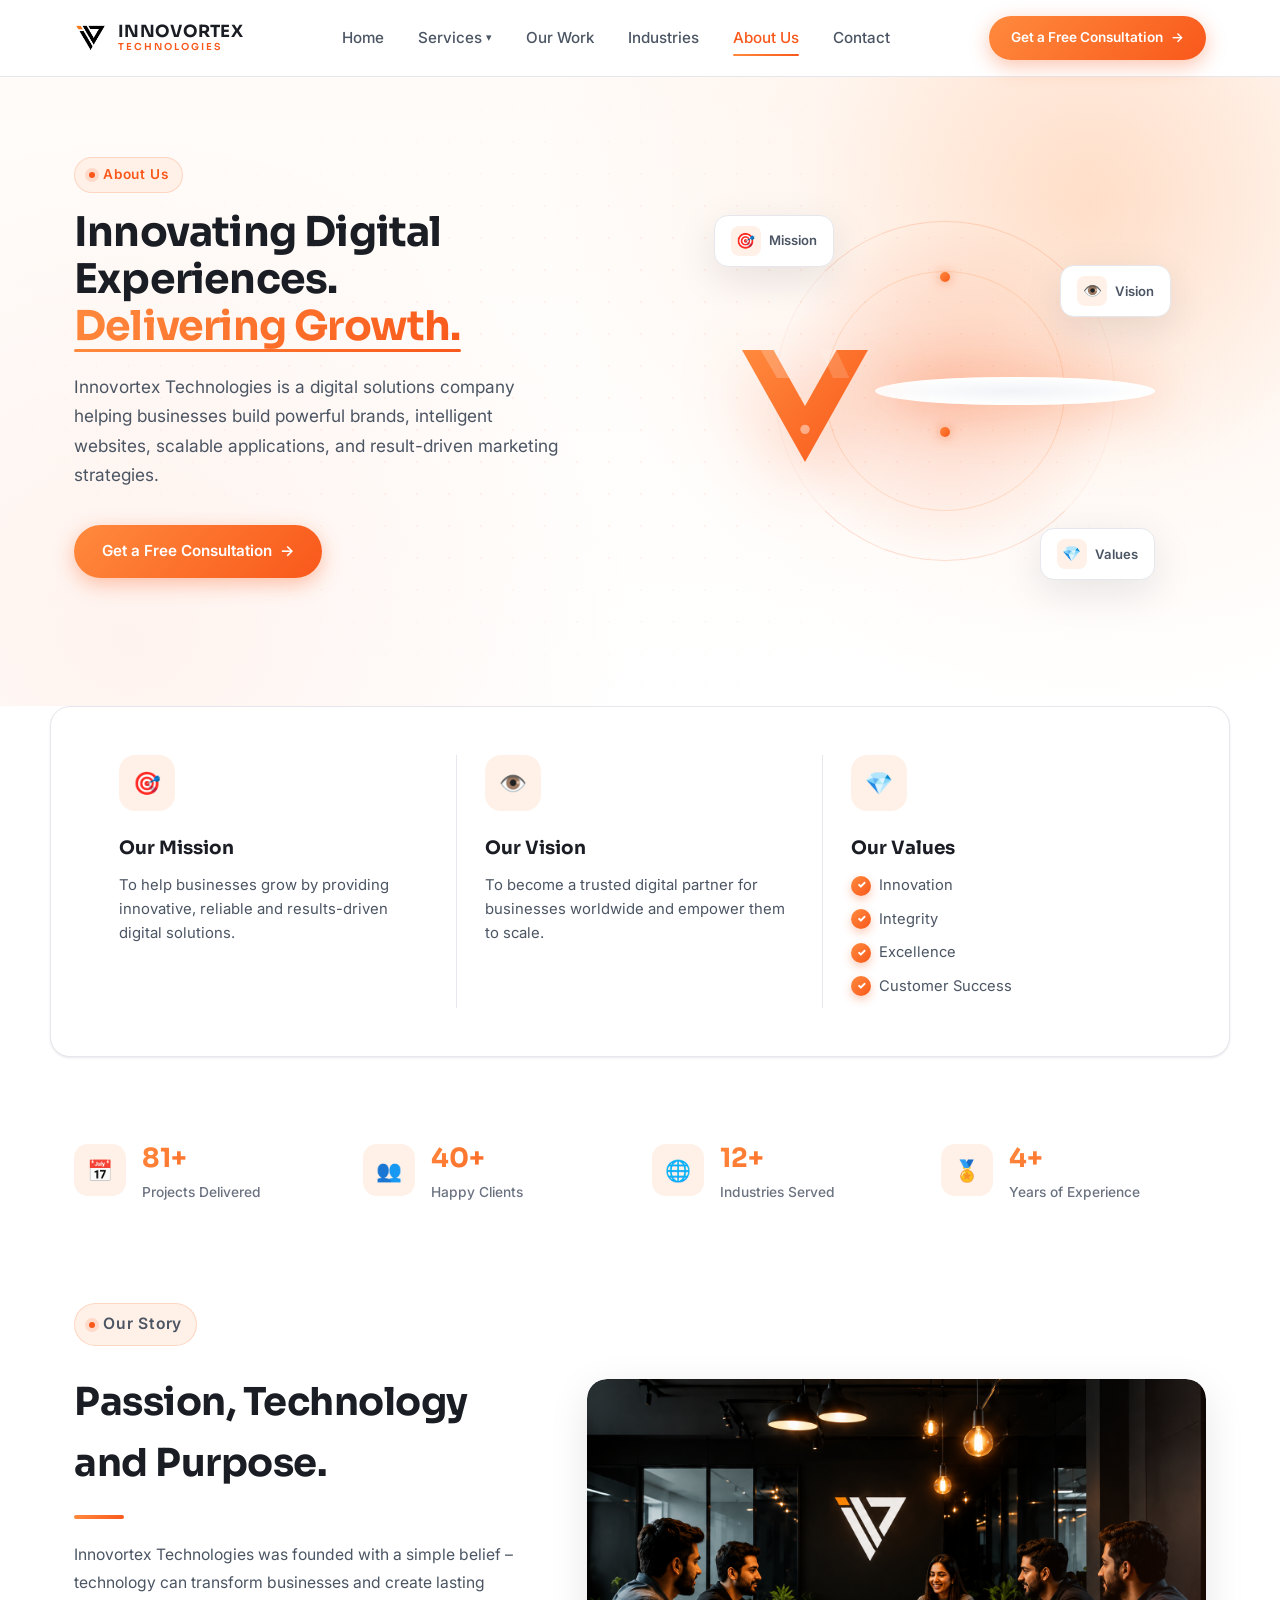
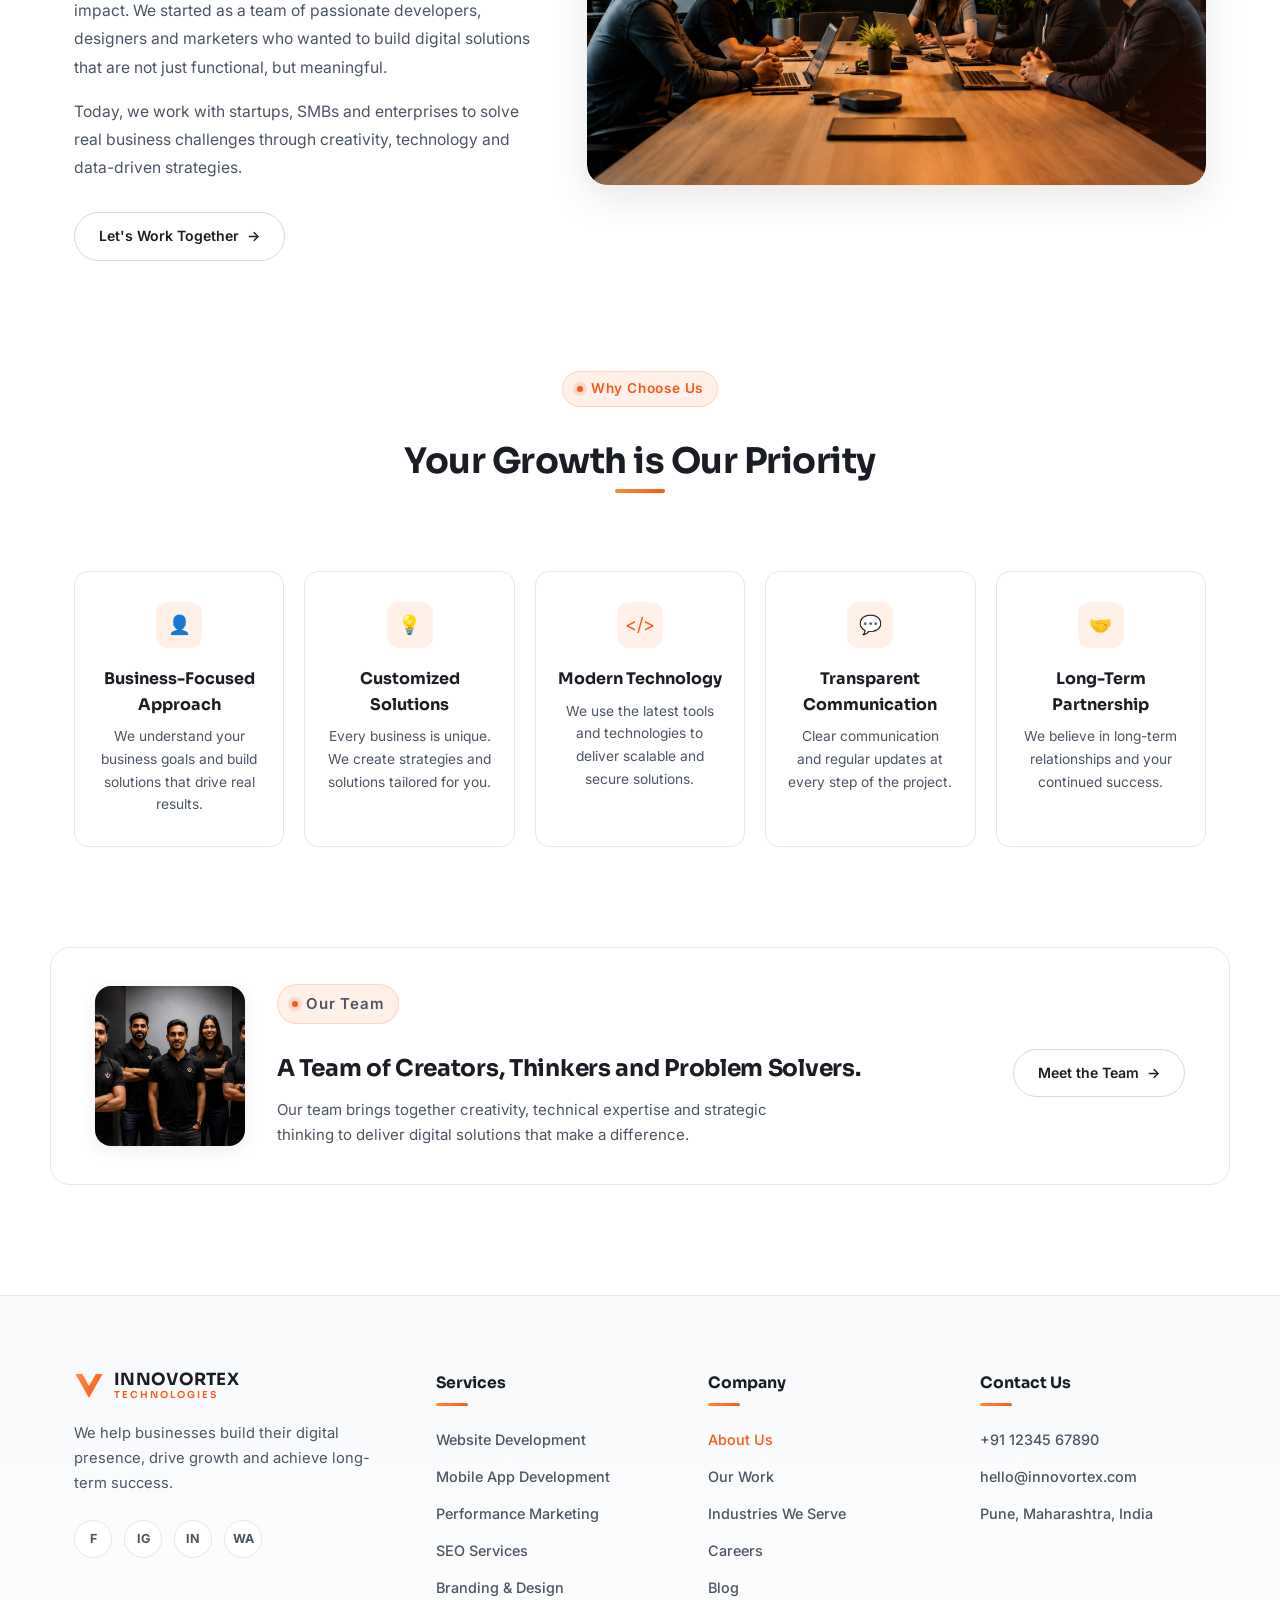
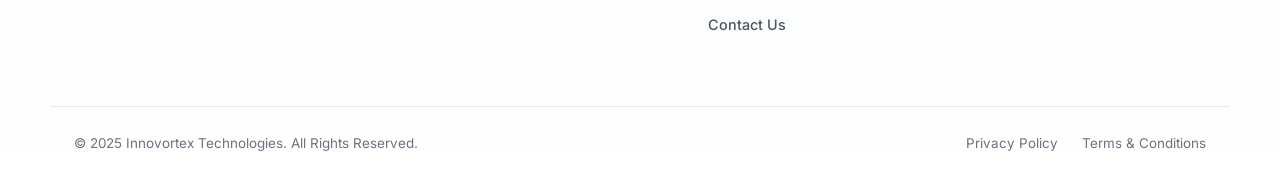
==== about.html @ 1e4e5bb0 "first commit" ====
<!DOCTYPE html>
<html lang="en">
<head>
<meta charset="UTF-8">
<meta name="viewport" content="width=device-width, initial-scale=1.0">
<title>About Us — Innovortex Technologies</title>
<link rel="preconnect" href="https://fonts.googleapis.com">
<link href="https://fonts.googleapis.com/css2?family=Sora:wght@400;500;600;700;800&family=Inter:wght@400;500;600&display=swap" rel="stylesheet">
<link rel="stylesheet" href="style.css">
</head>
<body>

<!-- ===== Header ===== -->
<header class="site-header" id="siteHeader">
  <div class="container header-inner">
    <a href="index.html" class="logo">
      <img src="assets/img/logo/logo.png" alt="Innovortex Technologies Logo" class="logo-img">
      <span class="logo-text">
        INNOVORTEX
        <small>TECHNOLOGIES</small>
      </span>
    </a>

    <nav class="main-nav" id="mainNav">
      <a href="index.html">Home</a>
      <div class="nav-dropdown">
        <a href="services.html">Services <span class="caret">▾</span></a>
        <div class="dropdown-panel">
          <a href="services.html#service-web">Website Design &amp; Development</a>
          <a href="services.html#service-app">Mobile App Development</a>
          <a href="services.html#service-marketing">Performance Marketing &amp; SEO</a>
          <a href="services.html#service-brand">Corporate Branding &amp; Design</a>
        </div>
      </div>
      <a href="work.html">Our Work</a>
      <a href="industries.html">Industries</a>
      <a href="about.html" class="active">About Us</a>
      <a href="contact.html">Contact</a>
    </nav>

    <a href="contact.html#form" class="btn btn-primary btn-nav">Get a Free Consultation <span class="arrow">→</span></a>

    <button class="nav-toggle" id="navToggle" aria-label="Toggle menu">
      <span></span><span></span><span></span>
    </button>
  </div>
</header>

<!-- ===== About Hero ===== -->
<section class="hero about-hero" id="about-top">
  <div class="hero-glow"></div>
  <div class="container hero-inner">
    <div class="hero-copy">
      <p class="eyebrow reveal">About Us</p>
      <h1 class="reveal">Innovating Digital Experiences.<br><span class="accent-text">Delivering Growth.</span></h1>
      <p class="hero-sub reveal">Innovortex Technologies is a digital solutions company helping businesses build powerful brands, intelligent websites, scalable applications, and result-driven marketing strategies.</p>
      <div class="hero-cta reveal">
        <a href="index.html#contact" class="btn btn-primary">Get a Free Consultation <span class="arrow">→</span></a>
      </div>
    </div>

    <div class="hero-visual reveal">
      <div class="about-visual">
        <div class="podium-glow"></div>
        <svg class="podium-logo" width="140" height="140" viewBox="0 0 120 120" fill="none" xmlns="http://www.w3.org/2000/svg">
          <defs>
            <linearGradient id="aboutLogoGrad" x1="6" y1="12" x2="114" y2="108" gradientUnits="userSpaceOnUse">
              <stop stop-color="#FF8A3D"/>
              <stop offset="1" stop-color="#F9581B"/>
            </linearGradient>
          </defs>
          <path d="M6 12 L60 108 L114 12 H87 L60 60 L33 12 H6 Z" fill="url(#aboutLogoGrad)"/>
          <path d="M22 12 L33 12 L47 36 L36 36 Z" fill="#fff" opacity="0.22"/>
          <path d="M73 12 L87 12 L98 36 L84 36 Z" fill="#fff" opacity="0.16"/>
          <circle cx="60" cy="80" r="4" fill="#fff" opacity="0.45"/>
        </svg>
        <div class="podium"></div>

        <div class="ring-deco ring-1" style="width:340px;height:340px;"></div>
        <div class="ring-deco ring-3" style="width:240px;height:240px;">
          <span class="ring-dot d1"></span>
          <span class="ring-dot d3"></span>
        </div>

        <div class="float-badge fb1">
          <span class="badge-icon">🎯</span>
          <span>Mission</span>
        </div>
        <div class="float-badge fb2">
          <span class="badge-icon">👁️</span>
          <span>Vision</span>
        </div>
        <div class="float-badge fb4">
          <span class="badge-icon">💎</span>
          <span>Values</span>
        </div>
      </div>
    </div>

   
  </div>
</section>

<!-- ===== Mission / Vision / Values ===== -->
<section class="mvv">
  <div class="container mvv-grid">
    <div class="mvv-card reveal-up">
      <div class="mvv-icon">🎯</div>
      <h3>Our Mission</h3>
      <p>To help businesses grow by providing innovative, reliable and results-driven digital solutions.</p>
    </div>
    <div class="mvv-card reveal-up">
      <div class="mvv-icon">👁️</div>
      <h3>Our Vision</h3>
      <p>To become a trusted digital partner for businesses worldwide and empower them to scale.</p>
    </div>
    <div class="mvv-card mvv-values reveal-up">
      <div class="mvv-icon">💎</div>
      <h3>Our Values</h3>
      <ul class="value-list">
        <li><span class="check">✓</span> Innovation</li>
        <li><span class="check">✓</span> Integrity</li>
        <li><span class="check">✓</span> Excellence</li>
        <li><span class="check">✓</span> Customer Success</li>
      </ul>
    </div>
  </div>
</section>

<!-- ===== Stats bar ===== -->
<section class="stats-bar">
  <div class="container stats-bar-inner">
    <div class="stat-item reveal-up">
      <span class="stat-item-icon">📅</span>
      <div>
        <p class="stat-num" data-count="100">0+</p>
        <p class="stat-item-label">Projects Delivered</p>
      </div>
    </div>
    <div class="stat-item reveal-up">
      <span class="stat-item-icon">👥</span>
      <div>
        <p class="stat-num" data-count="50">0+</p>
        <p class="stat-item-label">Happy Clients</p>
      </div>
    </div>
    <div class="stat-item reveal-up">
      <span class="stat-item-icon">🌐</span>
      <div>
        <p class="stat-num" data-count="15">0+</p>
        <p class="stat-item-label">Industries Served</p>
      </div>
    </div>
    <div class="stat-item reveal-up">
      <span class="stat-item-icon">🏅</span>
      <div>
        <p class="stat-num" data-count="5">0+</p>
        <p class="stat-item-label">Years of Experience</p>
      </div>
    </div>
  </div>
</section>

<!-- ===== Our Story ===== -->
<section class="story">
  <div class="container story-inner">
    <div class="story-copy reveal-up">
      <p class="eyebrow">Our Story</p>
      <h2>Passion, Technology<br>and Purpose.</h2>
      <div class="story-rule"></div>
      <p>Innovortex Technologies was founded with a simple belief – technology can transform businesses and create lasting impact. We started as a team of passionate developers, designers and marketers who wanted to build digital solutions that are not just functional, but meaningful.</p>
      <p>Today, we work with startups, SMBs and enterprises to solve real business challenges through creativity, technology and data-driven strategies.</p>
      <a href="contact.html#form" class="btn btn-outline btn-small">Let's Work Together <span class="arrow">→</span></a>
    </div>

    <div class="story-image reveal-up">
      <div class="photo-frame photo-team">
       <img src="assets/img/meeting.png" alt="Our Team Photo">
      </div>
    </div>
  </div>
</section>

<!-- ===== Why choose us ===== -->
<section class="why-us">
  <div class="container">
    <div class="center-head reveal-up">
      <p class="eyebrow">Why Choose Us</p>
      <h2>Your Growth is Our Priority</h2>
      <div class="story-rule center"></div>
    </div>

    <div class="why-grid">
      <article class="why-card reveal-up">
        <div class="why-icon">👤</div>
        <h3>Business-Focused Approach</h3>
        <p>We understand your business goals and build solutions that drive real results.</p>
      </article>
      <article class="why-card reveal-up">
        <div class="why-icon">💡</div>
        <h3>Customized Solutions</h3>
        <p>Every business is unique. We create strategies and solutions tailored for you.</p>
      </article>
      <article class="why-card reveal-up">
        <div class="why-icon">&lt;/&gt;</div>
        <h3>Modern Technology</h3>
        <p>We use the latest tools and technologies to deliver scalable and secure solutions.</p>
      </article>
      <article class="why-card reveal-up">
        <div class="why-icon">💬</div>
        <h3>Transparent Communication</h3>
        <p>Clear communication and regular updates at every step of the project.</p>
      </article>
      <article class="why-card reveal-up">
        <div class="why-icon">🤝</div>
        <h3>Long-Term Partnership</h3>
        <p>We believe in long-term relationships and your continued success.</p>
      </article>
    </div>
  </div>
</section>

<!-- ===== Our Team CTA ===== -->
<section class="team-cta">
  <div class="container team-cta-inner reveal-up">
    <div class="team-photo">
      <img src="assets/img/team.png" alt="Our Team Photo" >
    </div>
    <div class="team-copy">
      <p class="eyebrow">Our Team</p>
      <h2>A Team of Creators, Thinkers and Problem Solvers.</h2>
      <p>Our team brings together creativity, technical expertise and strategic thinking to deliver digital solutions that make a difference.</p>
    </div>
    <a href="#" class="btn btn-outline btn-small team-btn">Meet the Team <span class="arrow">→</span></a>
  </div>
</section>

<!-- ===== Footer ===== -->
<footer class="site-footer">
  <div class="container footer-grid">
    <div class="footer-brand">
      <a href="index.html" class="logo">
        <svg width="30" height="30" viewBox="0 0 40 40" fill="none" xmlns="http://www.w3.org/2000/svg">
          <path d="M2 4L20 36L38 4H29L20 20L11 4H2Z" fill="url(#logoGrad2)"/>
          <defs>
            <linearGradient id="logoGrad2" x1="2" y1="4" x2="38" y2="36" gradientUnits="userSpaceOnUse">
              <stop stop-color="#FF8A3D"/>
              <stop offset="1" stop-color="#F9581B"/>
            </linearGradient>
          </defs>
        </svg>
        <span class="logo-text">
          INNOVORTEX
          <small>TECHNOLOGIES</small>
        </span>
      </a>
      <p>We help businesses build their digital presence, drive growth and achieve long-term success.</p>
      <div class="social-row">
        <a href="#" aria-label="Facebook">f</a>
        <a href="#" aria-label="Instagram">ig</a>
        <a href="#" aria-label="LinkedIn">in</a>
        <a href="#" aria-label="WhatsApp">wa</a>
      </div>
    </div>

    <div class="footer-col">
      <h4>Services</h4>
      <a href="services.html#service-web">Website Development</a>
      <a href="services.html#service-app">Mobile App Development</a>
      <a href="services.html#service-marketing">Performance Marketing</a>
      <a href="services.html#service-marketing">SEO Services</a>
      <a href="services.html#service-brand">Branding &amp; Design</a>
    </div>

    <div class="footer-col">
      <h4>Company</h4>
      <a href="about.html" class="active">About Us</a>
      <a href="work.html">Our Work</a>
      <a href="industries.html">Industries We Serve</a>
      <a href="#">Careers</a>
      <a href="#">Blog</a>
      <a href="contact.html">Contact Us</a>
    </div>

    <div class="footer-col">
      <h4>Contact Us</h4>
      <a href="tel:+911234567890">+91 12345 67890</a>
      <a href="mailto:hello@innovortex.com">hello@innovortex.com</a>
      <span>Pune, Maharashtra, India</span>
    </div>
  </div>

  <div class="container footer-bottom">
    <p>© 2025 Innovortex Technologies. All Rights Reserved.</p>
    <div>
      <a href="#">Privacy Policy</a>
      <a href="#">Terms &amp; Conditions</a>
    </div>
  </div>
</footer>

<script src="script.js"></script>
</body>
</html>
---- style.css ----
/* ============ Reset & Base ============ */
*, *::before, *::after { box-sizing: border-box; margin: 0; padding: 0; }

:root {
  --bg: #ffffff;
  --bg-soft: #f8f9fb;
  --bg-card: #ffffff;
  --bg-muted: #f1f3f7;
  --border: #e5e7ec;
  --border-strong: #d5d9e0;
  --text: #1a1d23;
  --text-secondary: #4b5563;
  --text-dim: #6b7280;
  --text-light: #9ca3af;
  --orange: #f9581b;
  --orange-dark: #d84810;
  --orange-light: #ff8a3d;
  --orange-soft: #fff1e8;
  --orange-glow: rgba(249, 88, 27, 0.15);
  --orange-grad: linear-gradient(135deg, #ff8a3d, #f9581b);
  --orange-grad-soft: linear-gradient(135deg, rgba(255,138,61,0.08), rgba(249,88,27,0.08));
  --shadow-sm: 0 1px 3px rgba(17, 24, 39, 0.06), 0 1px 2px rgba(17, 24, 39, 0.04);
  --shadow-md: 0 4px 16px rgba(17, 24, 39, 0.08);
  --shadow-lg: 0 12px 40px rgba(17, 24, 39, 0.1);
  --shadow-orange: 0 10px 30px rgba(249, 88, 27, 0.22);
  --radius: 14px;
  --radius-lg: 20px;
  --container: 1180px;
  --ease-out: cubic-bezier(0.22, 1, 0.36, 1);
  --ease-bounce: cubic-bezier(0.34, 1.56, 0.64, 1);
}

html { scroll-behavior: smooth; }

body {
  background: var(--bg);
  color: var(--text);
  font-family: 'Inter', sans-serif;
  line-height: 1.6;
  overflow-x: hidden;
}

h1, h2, h3, h4, .logo-text { font-family: 'Sora', sans-serif; color: var(--text); }

img, svg { display: block; max-width: 100%; }
a { color: inherit; text-decoration: none; }
ul { list-style: none; }

::selection { background: var(--orange-soft); color: var(--orange-dark); }

.container {
  max-width: var(--container);
  margin: 0 auto;
  padding: 0 24px;
}

@media (prefers-reduced-motion: reduce) {
  *, *::before, *::after { animation-duration: 0.01ms !important; animation-iteration-count: 1 !important; transition-duration: 0.01ms !important; scroll-behavior: auto !important; }
}

.logo-img{
  height: 34px;
  width: auto;
}

/* ============ Scrollbar ============ */
::-webkit-scrollbar { width: 10px; }
::-webkit-scrollbar-track { background: var(--bg-soft); }
::-webkit-scrollbar-thumb { background: var(--border-strong); border-radius: 10px; }
::-webkit-scrollbar-thumb:hover { background: var(--orange-light); }

/* ============ Buttons ============ */
.btn {
  display: inline-flex;
  align-items: center;
  gap: 8px;
  padding: 14px 28px;
  border-radius: 999px;
  font-weight: 600;
  font-size: 0.95rem;
  transition: all 0.35s var(--ease-out);
  white-space: nowrap;
  cursor: pointer;
  position: relative;
  overflow: hidden;
}
.btn::before {
  content: '';
  position: absolute;
  top: 0; left: -100%;
  width: 100%; height: 100%;
  background: linear-gradient(90deg, transparent, rgba(255,255,255,0.3), transparent);
  transition: left 0.6s ease;
}
.btn:hover::before { left: 100%; }
.btn .arrow { transition: transform 0.35s var(--ease-out); }
.btn:hover .arrow { transform: translateX(5px); }
.btn .play { transition: transform 0.3s var(--ease-out); }
.btn:hover .play { transform: scale(1.2); }

.btn-primary {
  background: var(--orange-grad);
  color: #fff;
  box-shadow: 0 6px 20px rgba(249, 88, 27, 0.35);
  border: none;
}
.btn-primary:hover { 
  transform: translateY(-3px) scale(1.02); 
  box-shadow: 0 14px 36px rgba(249, 88, 27, 0.45);
}
.btn-primary:active { transform: translateY(-1px) scale(1); }

.btn-outline {
  background: transparent;
  border: 1.5px solid var(--border-strong);
  color: var(--text);
}
.btn-outline:hover { 
  background: var(--bg-soft); 
  border-color: var(--orange-light); 
  color: var(--orange);
  transform: translateY(-2px);
  box-shadow: var(--shadow-md);
}
.btn-outline .play { font-size: 0.7rem; }

.btn-light { 
  background: #fff; 
  color: var(--text); 
  box-shadow: var(--shadow-md);
}
.btn-light:hover { 
  transform: translateY(-3px); 
  box-shadow: var(--shadow-lg);
  color: var(--orange);
}

/* ============ Header ============ */
.site-header {
  position: sticky;
  top: 0;
  z-index: 100;
  background: rgba(255, 255, 255, 0.82);
  backdrop-filter: blur(18px) saturate(150%);
  -webkit-backdrop-filter: blur(18px) saturate(150%);
  border-bottom: 1px solid var(--border);
  transition: all 0.35s ease;
}
.site-header.scrolled {
  box-shadow: 0 6px 30px rgba(17, 24, 39, 0.08);
  background: rgba(255, 255, 255, 0.94);
}

.header-inner {
  display: flex;
  align-items: center;
  justify-content: space-between;
  gap: 24px;
  padding-top: 16px;
  padding-bottom: 16px;
}

.logo { display: flex; align-items: center; gap: 10px; transition: transform 0.3s var(--ease-out); }
.logo:hover { transform: scale(1.04); }
.logo-mark { flex-shrink: 0; }

.logo-text {
  display: flex;
  flex-direction: column;
  font-weight: 700;
  font-size: 1.05rem;
  letter-spacing: 0.3px;
  line-height: 1.1;
  color: var(--text);
}
.logo-text small {
  font-size: 0.6rem;
  font-weight: 600;
  letter-spacing: 2px;
  color: var(--orange);
}
.logo-text.light { color: #fff; }
.logo-text.light small { color: rgba(255,255,255,0.92); }

.main-nav {
  display: flex;
  align-items: center;
  gap: 34px;
  font-size: 0.95rem;
  font-weight: 500;
  color: var(--text-secondary);
}

.main-nav a { 
  position: relative; 
  transition: color 0.25s ease; 
}
.main-nav > a::after {
  content: '';
  position: absolute;
  left: 0; right: 0; bottom: -6px;
  height: 2px;
  background: var(--orange-grad);
  border-radius: 2px;
  transform: scaleX(0);
  transform-origin: center;
  transition: transform 0.3s var(--ease-out);
}
.main-nav > a:hover, .nav-dropdown > a:hover { 
  color: var(--orange); 
}
.main-nav > a:hover::after { transform: scaleX(1); }

.nav-dropdown { position: relative; }
.nav-dropdown > a { display: flex; align-items: center; gap: 4px; }
.caret { font-size: 0.7rem; transition: transform 0.3s ease; }
.nav-dropdown:hover .caret { transform: rotate(180deg); }

.dropdown-panel {
  position: absolute;
  top: calc(100% + 18px);
  left: 50%;
  transform: translateX(-50%) translateY(-10px);
  background: var(--bg-card);
  border: 1px solid var(--border);
  border-radius: 12px;
  padding: 10px;
  min-width: 260px;
  display: flex;
  flex-direction: column;
  opacity: 0;
  visibility: hidden;
  transition: all 0.3s var(--ease-out);
  box-shadow: var(--shadow-lg);
}
.nav-dropdown:hover .dropdown-panel { 
  opacity: 1; 
  visibility: visible; 
  transform: translateX(-50%) translateY(0); 
}
.dropdown-panel a { 
  padding: 12px 14px; 
  border-radius: 8px; 
  font-size: 0.88rem; 
  color: var(--text-secondary);
  transition: all 0.2s ease;
}
.dropdown-panel a:hover { 
  background: var(--orange-soft); 
  color: var(--orange); 
  transform: translateX(4px);
}

.btn-nav { font-size: 0.85rem; padding: 11px 22px; }

.nav-toggle {
  display: none;
  flex-direction: column;
  gap: 5px;
  background: none;
  border: none;
  cursor: pointer;
  padding: 6px;
}
.nav-toggle span { width: 22px; height: 2.5px; background: var(--text); border-radius: 3px; transition: all 0.35s var(--ease-out); }

/* ============ Hero ============ */
.hero {
  position: relative;
  padding: 80px 0 120px;
  overflow: hidden;
  background: 
    radial-gradient(circle at 85% 15%, rgba(255, 138, 61, 0.10), transparent 45%),
    radial-gradient(circle at 10% 90%, rgba(249, 88, 27, 0.07), transparent 40%),
    linear-gradient(180deg, #fffbf8 0%, #ffffff 100%);
}

.hero::before {
  content: '';
  position: absolute;
  inset: 0;
  background-image: 
    radial-gradient(circle at 1px 1px, rgba(249, 88, 27, 0.07) 1px, transparent 0);
  background-size: 32px 32px;
  mask-image: radial-gradient(ellipse at center, black 30%, transparent 75%);
  -webkit-mask-image: radial-gradient(ellipse at center, black 30%, transparent 75%);
  pointer-events: none;
}

.hero-glow {
  position: absolute;
  top: -180px;
  right: -120px;
  width: 620px;
  height: 620px;
  background: radial-gradient(circle, rgba(255, 138, 61, 0.18), transparent 65%);
  pointer-events: none;
  animation: pulseOrb 8s ease-in-out infinite;
}

@keyframes pulseOrb {
  0%, 100% { transform: scale(1) translate(0, 0); opacity: 0.85; }
  50% { transform: scale(1.1) translate(-10px, 10px); opacity: 1; }
}

.hero-inner {
  display: grid;
  grid-template-columns: 1.05fr 1fr;
  gap: 60px;
  align-items: center;
  position: relative;
  z-index: 2;
}

.eyebrow {
  color: var(--orange);
  font-weight: 600;
  font-size: 0.85rem;
  letter-spacing: 0.8px;
  margin-bottom: 16px;
  display: inline-flex;
  align-items: center;
  gap: 8px;
  padding: 6px 14px;
  background: var(--orange-soft);
  border-radius: 999px;
  border: 1px solid rgba(249, 88, 27, 0.18);
  width: fit-content;
}
.eyebrow::before {
  content: '';
  width: 6px; height: 6px;
  background: var(--orange);
  border-radius: 50%;
  box-shadow: 0 0 0 4px rgba(249, 88, 27, 0.15);
  animation: blink 2s ease-in-out infinite;
}
@keyframes blink {
  0%, 100% { opacity: 1; }
  50% { opacity: 0.4; }
}

.hero-copy h1 {
  font-size: clamp(2.3rem, 3.2vw, 3.4rem);
  font-weight: 700;
  line-height: 1.15;
  letter-spacing: -0.8px;
  margin-bottom: 22px;
}
.accent-text { 
  background: var(--orange-grad);
  -webkit-background-clip: text;
  background-clip: text;
  -webkit-text-fill-color: transparent;
  position: relative;
  display: inline-block;
}
.accent-text::after {
  content: '';
  position: absolute;
  left: 0; bottom: -2px;
  width: 100%; height: 3px;
  background: var(--orange-grad);
  border-radius: 2px;
  transform: scaleX(0);
  transform-origin: left;
  animation: underlineGrow 1.5s ease 0.8s forwards;
}
@keyframes underlineGrow {
  to { transform: scaleX(1); }
}

.hero-sub {
  color: var(--text-secondary);
  font-size: 1.08rem;
  max-width: 500px;
  margin-bottom: 36px;
  line-height: 1.7;
}

.hero-cta { display: flex; gap: 16px; flex-wrap: wrap; margin-bottom: 48px; }

.hero-trust { display: flex; align-items: center; gap: 16px; }
.hero-trust p { font-size: 0.88rem; color: var(--text-secondary); font-weight: 500; }

.avatar-stack { display: flex; }
.avatar {
  width: 40px; height: 40px;
  border-radius: 50%;
  border: 2.5px solid var(--bg);
  margin-left: -12px;
  box-shadow: var(--shadow-sm);
}
.avatar:first-child { margin-left: 0; }
.avatar-count {
  display: flex; align-items: center; justify-content: center;
  background: var(--orange-grad);
  color: #fff;
  font-size: 0.72rem;
  font-weight: 700;
}

/* Hero SVG Animation */
.hero-visual { 
  position: relative; 
  height: 460px; 
  display: flex; 
  align-items: center; 
  justify-content: center;
}

.hero-svg-wrap {
  position: relative;
  width: 100%;
  max-width: 460px;
  height: 100%;
  display: flex;
  align-items: center;
  justify-content: center;
}

/* Floating ring decorations */
.ring-deco {
  position: absolute;
  border-radius: 50%;
  border: 1.5px solid rgba(249, 88, 27, 0.22);
  pointer-events: none;
}
.ring-1 {
  width: 420px; height: 420px;
  animation: rotateSlow 30s linear infinite;
  border-color: rgba(249, 88, 27, 0.18) rgba(249, 88, 27, 0.06) rgba(249, 88, 27, 0.18) rgba(249, 88, 27, 0.06);
}
.ring-2 {
  width: 340px; height: 340px;
  animation: rotateSlow 22s linear infinite reverse;
  border-color: transparent rgba(249, 88, 27, 0.14) transparent rgba(249, 88, 27, 0.14);
  border-width: 1.5px;
  border-style: dashed;
}
.ring-3 {
  width: 260px; height: 260px;
  animation: rotateSlow 18s linear infinite;
  border-color: rgba(255, 138, 61, 0.22);
}
@keyframes rotateSlow {
  from { transform: rotate(0deg); }
  to { transform: rotate(360deg); }
}

/* Floating dots on rings */
.ring-dot {
  position: absolute;
  width: 10px; height: 10px;
  border-radius: 50%;
  background: var(--orange-grad);
  box-shadow: 0 0 12px rgba(249, 88, 27, 0.6);
}
.ring-dot.d1 { top: 0; left: 50%; transform: translateX(-50%); animation: dotFloat 4s ease-in-out infinite; }
.ring-dot.d2 { top: 50%; right: 0; transform: translateY(-50%); animation: dotFloat 4s ease-in-out infinite 1s; }
.ring-dot.d3 { bottom: 0; left: 50%; transform: translateX(-50%); animation: dotFloat 4s ease-in-out infinite 2s; }
.ring-dot.d4 { top: 50%; left: 0; transform: translateY(-50%); animation: dotFloat 4s ease-in-out infinite 3s; }
@keyframes dotFloat {
  0%, 100% { transform: translate(var(--tx, 0), var(--ty, 0)) scale(1); }
  50% { transform: translate(var(--tx, 0), var(--ty, 0)) scale(1.4); box-shadow: 0 0 20px rgba(249, 88, 27, 0.8); }
}
.ring-dot.d1 { --tx: -50%; }
.ring-dot.d2 { --ty: -50%; }
.ring-dot.d3 { --tx: -50%; }
.ring-dot.d4 { --ty: -50%; }

/* Central logo SVG */
.hero-logo-svg {
  position: relative;
  z-index: 5;
  filter: drop-shadow(0 25px 40px rgba(249, 88, 27, 0.35));
  animation: heroFloat 6s ease-in-out infinite;
}
@keyframes heroFloat {
  0%, 100% { transform: translateY(0) rotate(0deg); }
  50% { transform: translateY(-18px) rotate(2deg); }
}

/* Orbiting small logos */
.orbit-item {
  position: absolute;
  width: 42px; height: 42px;
  display: flex; align-items: center; justify-content: center;
  background: var(--bg-card);
  border: 1.5px solid var(--border);
  border-radius: 12px;
  box-shadow: var(--shadow-md);
  font-size: 1.1rem;
  z-index: 3;
  animation: orbitSpin 14s linear infinite;
}
.orbit-item.o1 { animation-delay: 0s; background: var(--orange-soft); border-color: rgba(249, 88, 27, 0.3); }
.orbit-item.o2 { animation-delay: -3.5s; }
.orbit-item.o3 { animation-delay: -7s; background: var(--orange-soft); border-color: rgba(249, 88, 27, 0.3); }
.orbit-item.o4 { animation-delay: -10.5s; }

@keyframes orbitSpin {
  0%   { transform: rotate(0deg) translateX(180px) rotate(0deg); }
  100% { transform: rotate(360deg) translateX(180px) rotate(-360deg); }
}

/* Floating icon badges */
.float-badge {
  position: absolute;
  background: var(--bg-card);
  border: 1px solid var(--border);
  border-radius: 14px;
  padding: 10px 16px;
  display: flex; align-items: center; gap: 8px;
  box-shadow: var(--shadow-lg);
  font-weight: 600;
  font-size: 0.82rem;
  color: var(--text-secondary);
  z-index: 4;
  animation: badgeFloat 5s ease-in-out infinite;
}
.float-badge.fb1 { top: 8%; left: -5%; animation-delay: 0s; }
.float-badge.fb2 { top: 20%; right: -4%; animation-delay: 1.2s; }
.float-badge.fb3 { bottom: 12%; left: 2%; animation-delay: 2.4s; }
.float-badge.fb4 { bottom: 5%; right: 0%; animation-delay: 3.6s; }
.float-badge .badge-icon {
  width: 30px; height: 30px;
  border-radius: 8px;
  display: flex; align-items: center; justify-content: center;
  background: var(--orange-soft);
  color: var(--orange);
  font-size: 0.95rem;
}
@keyframes badgeFloat {
  0%, 100% { transform: translateY(0); }
  50% { transform: translateY(-12px); }
}

/* ============ Reveal animation on scroll ============ */
.reveal, .reveal-up {
  opacity: 0;
  transform: translateY(30px);
  transition: opacity 0.85s var(--ease-out), transform 0.85s var(--ease-out);
}
.reveal.in-view, .reveal-up.in-view { opacity: 1; transform: translateY(0); }
.reveal:nth-child(1) { transition-delay: 0s; }
.reveal:nth-child(2) { transition-delay: 0.08s; }
.reveal:nth-child(3) { transition-delay: 0.16s; }
.reveal:nth-child(4) { transition-delay: 0.24s; }
.reveal:nth-child(5) { transition-delay: 0.32s; }

/* ============ Logo strip ============ */
.logo-strip { 
  padding: 48px 0; 
  border-top: 1px solid var(--border); 
  border-bottom: 1px solid var(--border);
  background: var(--bg-soft);
}
.strip-label { 
  text-align: center; 
  color: var(--text-dim); 
  font-size: 0.82rem; 
  letter-spacing: 1px; 
  text-transform: uppercase;
  margin-bottom: 26px; 
  font-weight: 600;
}
.logo-row {
  display: flex;
  justify-content: center;
  gap: 56px;
  flex-wrap: wrap;
}
.logo-chip { 
  display: flex; 
  align-items: center; 
  gap: 10px; 
  color: var(--text-dim); 
  font-weight: 700; 
  font-size: 1.05rem; 
  opacity: 0.6; 
  transition: all 0.35s var(--ease-out); 
  letter-spacing: 0.5px;
}
.logo-chip:hover { 
  opacity: 1; 
  color: var(--orange); 
  transform: translateY(-3px);
}
.logo-chip .dot { 
  width: 10px; 
  height: 10px; 
  border-radius: 50%; 
  background: var(--orange-grad);
  box-shadow: 0 0 0 3px var(--orange-soft);
  display: inline-block; 
  transition: transform 0.3s var(--ease-bounce);
}
.logo-chip:hover .dot { transform: scale(1.3); }

/* ============ Section head ============ */
.section-head {
  display: grid;
  grid-template-columns: 1fr 1fr;
  gap: 40px;
  align-items: end;
  margin-bottom: 56px;
}
.section-head h2 { 
  font-size: clamp(1.8rem, 3.2vw, 2.5rem); 
  font-weight: 700; 
  line-height: 1.2; 
  letter-spacing: -0.5px;
  margin-top: 10px;
}
.section-head-side p { color: var(--text-secondary); margin-bottom: 14px; max-width: 440px; font-size: 1rem; }

.link-arrow {
  color: var(--orange);
  font-weight: 600;
  font-size: 0.9rem;
  display: inline-flex;
  align-items: center;
  gap: 6px;
  transition: all 0.3s var(--ease-out);
  position: relative;
}
.link-arrow::after {
  content: '→';
  transition: transform 0.3s var(--ease-out);
}
.link-arrow:hover { 
  gap: 10px; 
  color: var(--orange-dark);
}
.link-arrow:hover::after { transform: translateX(3px); }

/* ============ Services ============ */
.services { padding:40px 0; background: var(--bg-soft); position: relative; overflow: hidden; }
.services::before {
  content: '';
  position: absolute;
  top: 50px; right: -80px;
  width: 300px; height: 300px;
  background: radial-gradient(circle, var(--orange-glow), transparent 70%);
  pointer-events: none;
}

.service-grid {
  display: grid;
  grid-template-columns: repeat(4, 1fr);
  gap: 24px;
  position: relative;
  z-index: 2;
}

.service-card {
  background: var(--bg-card);
  border: 1px solid var(--border);
  border-radius: var(--radius);
  padding: 34px 28px;
  position: relative;
  transition: all 0.45s var(--ease-out);
  overflow: hidden;
}
.service-card::before {
  content: '';
  position: absolute;
  top: 0; left: 0; right: 0;
  height: 3px;
  background: var(--orange-grad);
  transform: scaleX(0);
  transform-origin: left;
  transition: transform 0.5s var(--ease-out);
}
.service-card::after {
  content: '';
  position: absolute;
  inset: 0;
  background: var(--orange-grad-soft);
  opacity: 0;
  transition: opacity 0.45s ease;
  pointer-events: none;
}
.service-card:hover {
  transform: translateY(-10px);
  border-color: rgba(249, 88, 27, 0.35);
  box-shadow: 0 25px 50px rgba(249, 88, 27, 0.12), var(--shadow-lg);
}
.service-card:hover::before { transform: scaleX(1); }
.service-card:hover::after { opacity: 1; }
.service-card:hover .service-icon {
  transform: rotate(-8deg) scale(1.1);
  background: var(--orange-grad);
  color: #fff;
}

.service-index {
  position: absolute;
  top: 26px; right: 28px;
  font-size: 0.88rem;
  color: var(--text-light);
  font-weight: 700;
  font-family: 'Sora', sans-serif;
  transition: color 0.3s ease;
  z-index: 2;
}
.service-card:hover .service-index { color: var(--orange); }

.service-icon {
  width: 58px; height: 58px;
  border-radius: 14px;
  background: var(--orange-soft);
  color: var(--orange);
  display: flex; align-items: center; justify-content: center;
  font-size: 1.55rem;
  margin-bottom: 24px;
  transition: all 0.45s var(--ease-bounce);
  position: relative;
  z-index: 2;
}
.service-card h3 { 
  font-size: 1.18rem; 
  margin-bottom: 12px; 
  line-height: 1.4; 
  position: relative;
  z-index: 2;
}
.service-card p { 
  color: var(--text-secondary); 
  font-size: 0.93rem; 
  margin-bottom: 22px; 
  position: relative;
  z-index: 2;
}
.service-card .link-arrow { position: relative; z-index: 2; }

/* ============ Why choose us ============ */
.why { padding: 50px 0 110px; background: var(--bg); }
.why-inner {
  display: grid;
  grid-template-columns: 0.9fr 1.1fr;
  gap: 60px;
  align-items: center;
}
.why-copy h2 { 
  font-size: clamp(1.9rem, 3.3vw, 2.5rem); 
  font-weight: 700; 
  margin-bottom: 20px; 
  margin-top: 10px;
  letter-spacing: -0.5px;
}
.why-text { color: var(--text-secondary); margin-bottom: 28px; max-width: 400px; font-size: 1rem; }
.check-list li { 
  display: flex; 
  align-items: center; 
  gap: 12px; 
  color: var(--text-secondary); 
  margin-bottom: 14px; 
  font-size: 0.96rem;
  font-weight: 500;
}
.check { 
  color: #fff; 
  font-weight: 900; 
  width: 24px; height: 24px;
  border-radius: 50%;
  background: var(--orange-grad);
  display: flex; align-items: center; justify-content: center;
  font-size: 0.72rem;
  flex-shrink: 0;
  box-shadow: 0 4px 10px rgba(249, 88, 27, 0.3);
}

.stat-grid {
  display: grid;
  grid-template-columns: repeat(4, 1fr);
  gap: 20px;
}
.stat-card {
  background: var(--bg-card);
  border: 1px solid var(--border);
  border-radius: var(--radius);
  padding: 30px 20px;
  text-align: center;
  transition: all 0.4s var(--ease-out);
  position: relative;
  overflow: hidden;
}
.stat-card::before {
  content: '';
  position: absolute;
  top: 0; left: 50%;
  transform: translateX(-50%);
  width: 50%; height: 3px;
  background: var(--orange-grad);
  border-radius: 0 0 4px 4px;
  opacity: 0;
  transition: all 0.4s var(--ease-out);
}
.stat-card:hover { 
  transform: translateY(-8px); 
  border-color: rgba(249, 88, 27, 0.35);
  box-shadow: var(--shadow-lg);
}
.stat-card:hover::before { opacity: 1; width: 100%; }
.stat-card:hover .stat-icon { transform: rotate(10deg) scale(1.15); }
.stat-icon { 
  font-size: 1.7rem; 
  margin-bottom: 14px; 
  transition: transform 0.4s var(--ease-bounce);
  display: inline-block;
}
.stat-label { color: var(--text-dim); font-size: 0.83rem; margin-bottom: 8px; font-weight: 500; }
.stat-num { 
  font-family: 'Sora', sans-serif; 
  font-size: 1.95rem; 
  font-weight: 700; 
  color: var(--text);
  background: var(--orange-grad);
  -webkit-background-clip: text;
  background-clip: text;
  -webkit-text-fill-color: transparent;
}

/* ============ Our Work ============ */
.work { padding: 50px 0 110px; background: var(--bg-soft); position: relative; overflow: hidden; }
.work::before {
  content: '';
  position: absolute;
  bottom: 50px; left: -80px;
  width: 280px; height: 280px;
  background: radial-gradient(circle, var(--orange-glow), transparent 70%);
  pointer-events: none;
}
.work-grid { display: grid; grid-template-columns: repeat(3, 1fr); gap: 28px; position: relative; z-index: 2; }

.work-card {
  border-radius: var(--radius-lg);
  overflow: hidden;
  background: var(--bg-card);
  border: 1px solid var(--border);
  transition: all 0.5s var(--ease-out);
  position: relative;
}
.work-card:hover { 
  transform: translateY(-12px); 
  box-shadow: 0 30px 60px rgba(17, 24, 39, 0.12);
  border-color: rgba(249, 88, 27, 0.3);
}
.work-card h3 { 
  margin: 22px 24px 10px; 
  font-size: 1.1rem; 
  transition: color 0.3s ease;
}
.work-card:hover h3 { color: var(--orange); }
.work-card > .link-arrow { margin: 0 24px 24px; }

.work-thumb {
  aspect-ratio: 4/3.1;
  border-radius: 0;
  position: relative;
  display: flex;
  align-items: flex-end;
  padding: 20px;
  overflow: hidden;
}
.work-thumb::after {
  content: '';
  position: absolute; inset: 0;
  background: linear-gradient(180deg, transparent 45%, rgba(0,0,0,0.5));
  opacity: 0;
  transition: opacity 0.4s ease;
}
.work-thumb::before {
  content: '';
  position: absolute;
  top: 20px; right: 20px;
  width: 44px; height: 44px;
  border-radius: 50%;
  background: var(--orange-grad);
  display: flex; align-items: center; justify-content: center;
  color: #fff;
  opacity: 0;
  transform: scale(0.6);
  transition: all 0.45s var(--ease-bounce);
  z-index: 2;
  box-shadow: var(--shadow-orange);
}
.work-card:hover .work-thumb::after { opacity: 1; }
.work-card:hover .work-thumb::before { 
  opacity: 1; 
  transform: scale(1);
}

.thumb-1 { 
  background-image: url(assets/img/laptop.png);
  background-size: cover;
  background-position: center center;
  background-repeat: no-repeat;
  position: relative;
}
.thumb-1::after {
  background-image: 
    linear-gradient(135deg, transparent 45%, rgba(249, 88, 27, 0.2) 100%);
}
.thumb-2 { 
  background-image: url(assets/img/appdesign.png);
  background-size: cover;
  background-position: center center;
  background-repeat: no-repeat;
  position: relative;
}
.thumb-3 { 
  background-image: url(assets/img/websitedesign.png);
  background-size: cover;
  background-position: center center;
  background-repeat: no-repeat;
  position: relative;
}

.tag {
  position: relative;
  z-index: 1;
  background: rgba(255,255,255,0.9);
  backdrop-filter: blur(10px);
  color: var(--text);
  font-size: 0.76rem;
  font-weight: 700;
  padding: 7px 14px;
  border-radius: 8px;
  box-shadow: var(--shadow-sm);
  transition: all 0.3s var(--ease-out);
}
.work-card:hover .tag {
  transform: translateY(-4px);
  background: var(--orange-grad);
  color: #fff;
}

/* ============ CTA Banner ============ */
.cta-banner {
  margin: 0 24px 110px;
  max-width: calc(var(--container) - 0px);
  margin-left: auto; margin-right: auto;
  border-radius: 28px;
  background: var(--orange-grad);
  position: relative;
  overflow: hidden;
  box-shadow: 0 25px 60px rgba(249, 88, 27, 0.35);
}
.cta-banner::before {
  content: '';
  position: absolute;
  right: -80px; top: -80px;
  width: 320px; height: 320px;
  background: radial-gradient(circle, rgba(255,255,255,0.18), transparent 65%);
  transform: rotate(20deg);
}
.cta-banner::after {
  content: '';
  position: absolute;
  left: -60px; bottom: -60px;
  width: 240px; height: 240px;
  background: radial-gradient(circle, rgba(255,255,255,0.12), transparent 65%);
  border-radius: 50%;
}
.cta-inner {
  display: flex;
  align-items: center;
  justify-content: space-between;
  gap: 30px;
  padding: 66px 60px;
  flex-wrap: wrap;
  position: relative;
  z-index: 2;
  color: #fff;
}
.cta-inner h2 { 
  font-size: clamp(1.7rem, 3.1vw, 2.2rem); 
  margin-bottom: 14px; 
  color: #fff;
  letter-spacing: -0.5px;
}
.cta-inner p { 
  color: rgba(255,255,255,0.92); 
  margin-bottom: 26px; 
  max-width: 420px; 
  font-size: 1rem;
}
.cta-inner .eyebrow { 
  background: rgba(255,255,255,0.18); 
  color: #fff;
  border-color: rgba(255,255,255,0.3);
}
.cta-inner .eyebrow::before { background: #fff; box-shadow: 0 0 0 4px rgba(255,255,255,0.25); }
.cta-brand { display: flex; align-items: center; gap: 14px; }
.cta-brand svg { filter: drop-shadow(0 8px 16px rgba(0,0,0,0.2)); }

/* ============ Footer ============ */
.site-footer { 
  padding: 75px 0 30px; 
  border-top: 1px solid var(--border); 
  background: linear-gradient(180deg, var(--bg-soft) 0%, #ffffff 100%);
}
.footer-grid {
  display: grid;
  grid-template-columns: 1.4fr 1fr 1fr 1fr;
  gap: 46px;
  margin-bottom: 56px;
}
.footer-brand p { 
  color: var(--text-secondary); 
  font-size: 0.92rem; 
  margin: 20px 0 24px; 
  max-width: 320px;
  line-height: 1.7;
}
.social-row { display: flex; gap: 12px; }
.social-row a {
  width: 38px; height: 38px;
  border-radius: 50%;
  background: var(--bg-card);
  border: 1.5px solid var(--border);
  display: flex; align-items: center; justify-content: center;
  font-size: 0.78rem;
  text-transform: uppercase;
  font-weight: 700;
  color: var(--text-secondary);
  transition: all 0.35s var(--ease-bounce);
}
.social-row a:hover { 
  background: var(--orange-grad); 
  transform: translateY(-4px) rotate(6deg); 
  color: #fff;
  border-color: transparent;
  box-shadow: 0 8px 18px rgba(249, 88, 27, 0.35);
}

.footer-col h4 { 
  font-size: 0.98rem; 
  margin-bottom: 22px; 
  color: var(--text);
  position: relative;
  padding-bottom: 10px;
}
.footer-col h4::after {
  content: '';
  position: absolute;
  left: 0; bottom: 0;
  width: 32px; height: 3px;
  background: var(--orange-grad);
  border-radius: 2px;
}
.footer-col a, .footer-col span { 
  display: block; 
  color: var(--text-secondary); 
  font-size: 0.9rem; 
  margin-bottom: 14px; 
  transition: all 0.25s ease; 
  font-weight: 500;
}
.footer-col a:hover { 
  color: var(--orange); 
  transform: translateX(4px);
}

.footer-bottom {
  display: flex;
  justify-content: space-between;
  padding-top: 26px;
  border-top: 1px solid var(--border);
  color: var(--text-dim);
  font-size: 0.84rem;
  flex-wrap: wrap;
  gap: 12px;
}
.footer-bottom div { display: flex; gap: 24px; }

/* ============ About Page ============ */
.main-nav a.active, .footer-col a.active { color: var(--orange); }
.main-nav a.active { position: relative; }
.main-nav a.active::after {
  content: '';
  position: absolute;
  left: 0; right: 0; bottom: -6px;
  height: 2px;
  background: var(--orange-grad);
  transform: scaleX(1);
  border-radius: 2px;
}

.about-hero { padding-bottom: 80px; }

.about-visual {
  height: 420px;
  position: relative;
  display: flex;
  align-items: center;
  justify-content: center;
}
.podium-glow {
  position: absolute;
  width: 360px; height: 360px;
  background: radial-gradient(circle, rgba(249,88,27,0.22), transparent 68%);
  animation: pulseGlow 4.5s ease-in-out infinite;
}
@keyframes pulseGlow {
  0%, 100% { opacity: 0.75; transform: scale(1); }
  50% { opacity: 1; transform: scale(1.12); }
}
.podium-logo {
  position: relative;
  z-index: 2;
  margin-bottom: -30px;
  animation: heroFloat 5.5s ease-in-out infinite;
  filter: drop-shadow(0 22px 35px rgba(249, 88, 27, 0.3));
}
.podium {
  width: 280px;
  height: 28px;
  border-radius: 50%;
  background: radial-gradient(ellipse at center, var(--bg-muted), var(--bg) 70%);
  box-shadow: 0 0 50px 8px rgba(249, 88, 27, 0.25);
  position: relative;
  z-index: 1;
}

/* Mission / Vision / Values */
.mvv { padding: 0 0 80px; }
.mvv-grid {
  display: grid;
  grid-template-columns: repeat(3, 1fr);
  gap: 0;
  background: var(--bg-card);
  border: 1px solid var(--border);
  border-radius: var(--radius-lg);
  padding: 48px 40px;
  box-shadow: var(--shadow-sm);
  transition: box-shadow 0.4s ease;
}
.mvv-grid:hover { box-shadow: var(--shadow-lg); }
.mvv-card { 
  padding: 0 28px; 
  border-right: 1px solid var(--border); 
  transition: transform 0.35s var(--ease-out);
}
.mvv-card:hover { transform: translateY(-4px); }
.mvv-card:last-child { border-right: none; }
.mvv-icon {
  width: 56px; height: 56px;
  border-radius: 16px;
  background: var(--orange-soft);
  color: var(--orange);
  display: flex; align-items: center; justify-content: center;
  font-size: 1.4rem;
  margin-bottom: 22px;
  transition: all 0.45s var(--ease-bounce);
}
.mvv-card:hover .mvv-icon {
  background: var(--orange-grad);
  color: #fff;
  transform: rotate(-8deg) scale(1.1);
  box-shadow: var(--shadow-orange);
}
.mvv-card h3 { font-size: 1.15rem; margin-bottom: 12px; }
.mvv-card p { color: var(--text-secondary); font-size: 0.93rem; }
.value-list li { display: flex; align-items: center; gap: 8px; color: var(--text-secondary); font-size: 0.92rem; margin-bottom: 10px; }
.value-list .check {
  width: 20px; height: 20px;
  font-size: 0.65rem;
}

/* Stats bar */
.stats-bar { padding: 0 0 100px; }
.stats-bar-inner {
  display: grid;
  grid-template-columns: repeat(4, 1fr);
  gap: 24px;
}
.stat-item { display: flex; align-items: center; gap: 16px; }
.stat-item-icon {
  width: 52px; height: 52px;
  border-radius: 14px;
  background: var(--orange-soft);
  color: var(--orange);
  display: flex; align-items: center; justify-content: center;
  font-size: 1.3rem;
  flex-shrink: 0;
  transition: all 0.4s var(--ease-bounce);
}
.stat-item:hover .stat-item-icon {
  transform: rotate(-8deg) scale(1.1);
  background: var(--orange-grad);
  color: #fff;
  box-shadow: var(--shadow-orange);
}
.stat-item .stat-num { font-size: 1.65rem; text-align: left; margin-bottom: 2px; }
.stat-item-label { color: var(--text-dim); font-size: 0.86rem; font-weight: 500; }

/* Our story */
.story { padding: 0 0 110px; }
.story-inner {
  display: grid;
  grid-template-columns: 0.85fr 1.15fr;
  gap: 56px;
  align-items: center;
}
.story-copy h2 { 
  font-size: clamp(1.9rem, 3.2vw, 2.4rem); 
  font-weight: 700; 
  margin: 10px 0 20px; 
  letter-spacing: -0.5px;
}
.story-rule { 
  width: 50px; 
  height: 4px; 
  background: var(--orange-grad); 
  border-radius: 3px; 
  margin-bottom: 22px; 
}
.story-rule.center { margin-left: auto; margin-right: auto; }
.story-copy p { color: var(--text-secondary); margin-bottom: 16px; font-size: 0.98rem; line-height: 1.8; }
.btn-small { padding: 12px 24px; font-size: 0.88rem; margin-top: 14px; }

.story-image { border-radius: var(--radius-lg); overflow: hidden; box-shadow: var(--shadow-lg); }
.photo-frame {
  aspect-ratio: 16/10.5;
  border-radius: var(--radius-lg);
  display: flex;
  align-items: center;
  justify-content: center;
  position: relative;
  overflow: hidden;
}
.photo-team { 
  background: linear-gradient(135deg, #fff1e4 0%, #ffe0c8 50%, #ffceab 100%);
}
.photo-frame img { width: 100%; height: 100%; object-fit: cover; transition: transform 0.6s var(--ease-out); }
.photo-frame:hover img { transform: scale(1.06); }
.photo-frame::after {
  content: '';
  position: absolute; inset: 0;
  background: linear-gradient(120deg, transparent 60%, rgba(249,88,27,0.15));
}
.frame-logo { position: relative; z-index: 1; }

/* Why us (about page variant) */
.why-us { padding: 0 0 100px; }
.center-head { 
  text-align: center; 
  margin-bottom: 56px; 
  display: flex;
  flex-direction: column;
  align-items: center;
}
.center-head h2 { 
  font-size: clamp(1.7rem, 3vw, 2.2rem); 
  font-weight: 700; 
  margin-top: 10px;
  letter-spacing: -0.5px;
}

.why-grid {
  display: grid;
  grid-template-columns: repeat(5, 1fr);
  gap: 20px;
}
.why-card {
  background: var(--bg-card);
  border: 1px solid var(--border);
  border-radius: var(--radius);
  padding: 30px 22px;
  transition: all 0.4s var(--ease-out);
  text-align: center;
}
.why-card:hover { 
  transform: translateY(-8px); 
  border-color: rgba(249, 88, 27, 0.35);
  box-shadow: var(--shadow-lg);
  background: linear-gradient(180deg, var(--bg-card) 0%, var(--orange-soft) 100%);
}
.why-icon {
  width: 46px; height: 46px;
  border-radius: 12px;
  background: var(--orange-soft);
  color: var(--orange);
  display: flex; align-items: center; justify-content: center;
  font-size: 1.15rem;
  margin: 0 auto 18px;
  transition: all 0.4s var(--ease-bounce);
}
.why-card:hover .why-icon {
  background: var(--orange-grad);
  color: #fff;
  transform: rotate(-10deg) scale(1.1);
  box-shadow: var(--shadow-orange);
}
.why-card h3 { font-size: 1rem; margin-bottom: 8px; }
.why-card p { color: var(--text-secondary); font-size: 0.86rem; line-height: 1.65; }

/* Team CTA */
.team-cta { padding: 0 0 110px; }
.team-cta-inner {
  background: var(--bg-card);
  border: 1px solid var(--border);
  border-radius: var(--radius-lg);
  padding: 36px 44px;
  display: flex;
  align-items: center;
  gap: 32px;
  transition: all 0.4s ease;
}
.team-cta-inner:hover {
  box-shadow: var(--shadow-lg);
  border-color: rgba(249, 88, 27, 0.25);
}
.team-photo {
  width: 150px; height: 160px;
  border-radius: 16px;
  display: flex; align-items: center; justify-content: center;
  flex-shrink: 0;
  overflow: hidden;
  box-shadow: var(--shadow-md);
}
.team-photo img { width: 100%; height: 100%; object-fit: cover; transition: transform 0.5s var(--ease-out); }
.team-cta-inner:hover .team-photo img { transform: scale(1.08); }
.team-copy { flex: 1; }
.team-copy h2 { font-size: 1.45rem; margin: 10px 0 10px; letter-spacing: -0.3px; }
.team-copy p { color: var(--text-secondary); font-size: 0.94rem; max-width: 540px; line-height: 1.7; }
.team-btn { flex-shrink: 0; }

/* ============ Services Page ============ */
.services-detail { padding: 0 0 100px; }

.services-detail-grid {
  display: grid;
  grid-template-columns: 1fr 1fr;
  gap: 26px;
}

.service-detail-card {
  background: var(--bg-card);
  border: 1px solid var(--border);
  border-radius: var(--radius-lg);
  padding: 40px 36px;
  position: relative;
  overflow: hidden;
  transition: all 0.5s var(--ease-out);
}
.service-detail-card::before {
  content: '';
  position: absolute;
  top: 0; left: 0; right: 0;
  height: 4px;
  background: var(--orange-grad);
  transform: scaleX(0);
  transform-origin: left;
  transition: transform 0.5s var(--ease-out);
}
.service-detail-card:hover { 
  transform: translateY(-8px); 
  border-color: rgba(249, 88, 27, 0.4);
  box-shadow: 0 28px 55px rgba(249, 88, 27, 0.1), var(--shadow-lg);
}
.service-detail-card:hover::before { transform: scaleX(1); }
.service-detail-card:hover .service-icon {
  transform: rotate(-8deg) scale(1.1);
}

.service-detail-card .service-index {
  position: absolute;
  top: 34px; right: 36px;
  font-size: 1.7rem;
  font-weight: 700;
  color: var(--text-light);
  font-family: 'Sora', sans-serif;
  transition: color 0.4s ease;
}
.service-detail-card:hover .service-index { color: var(--orange); }
.service-detail-card .service-icon {
  width: 60px; height: 60px;
  border-radius: 16px;
  background: var(--orange-soft);
  color: var(--orange);
  display: flex; align-items: center; justify-content: center;
  font-size: 1.6rem;
  margin-bottom: 24px;
  position: relative;
  z-index: 1;
  transition: all 0.45s var(--ease-bounce);
}
.service-detail-card h3 {
  font-size: 1.3rem;
  margin-bottom: 14px;
  max-width: 80%;
  position: relative;
  z-index: 1;
}
.service-detail-card > p {
  color: var(--text-secondary);
  font-size: 0.95rem;
  max-width: 85%;
  margin-bottom: 22px;
  position: relative;
  z-index: 1;
  line-height: 1.7;
}
.feature-list {
  margin-bottom: 24px;
  position: relative;
  z-index: 1;
}
.feature-list li {
  display: flex;
  align-items: center;
  gap: 12px;
  color: var(--text-secondary);
  font-size: 0.92rem;
  margin-bottom: 10px;
  font-weight: 500;
}
.feature-list .check {
  width: 22px; height: 22px;
  font-size: 0.65rem;
}
.service-detail-card .link-arrow { position: relative; z-index: 1; }

.service-deco {
  position: absolute;
  color: rgba(249, 88, 27, 0.12);
  pointer-events: none;
  transition: transform 0.6s var(--ease-out), color 0.4s ease;
}
.service-detail-card:hover .service-deco {
  transform: scale(1.08) rotate(5deg);
  color: rgba(249, 88, 27, 0.2);
}
.deco-web { bottom: 20px; right: 24px; width: 160px; }
.deco-app { bottom: 0; right: 30px; width: 75px; }
.deco-marketing { bottom: 20px; right: 24px; width: 160px; }
.deco-brand { bottom: 20px; right: 24px; width: 160px; }
.service-deco svg { width: 100%; height: auto; }

/* Services CTA visual */
.services-cta .cta-inner { align-items: center; }
.cta-visual { display: flex; align-items: center; justify-content: center; }
.cta-desk {
  width: 230px; height: 160px;
  border-radius: 16px;
  background: rgba(255,255,255,0.18);
  border: 1px solid rgba(255,255,255,0.3);
  backdrop-filter: blur(10px);
  display: flex;
  align-items: flex-end;
  justify-content: space-around;
  padding: 22px;
  position: relative;
}
.cta-book {
  width: 95px; height: 65px;
  background: rgba(255,255,255,0.95);
  border-radius: 8px;
  display: flex; align-items: center; justify-content: center;
  box-shadow: 0 12px 28px rgba(0,0,0,0.15);
}
.cta-mug {
  width: 50px; height: 54px;
  background: rgba(255,255,255,0.95);
  border-radius: 8px 8px 14px 14px;
  display: flex; align-items: center; justify-content: center;
  box-shadow: 0 12px 24px rgba(0,0,0,0.15);
}

/* ============ Work Page ============ */
.work-page { padding: 60px 0 100px; }

.filter-row {
  display: flex;
  flex-wrap: wrap;
  gap: 12px;
  margin-bottom: 48px;
}
.filter-chip {
  font-family: 'Inter', sans-serif;
  font-size: 0.88rem;
  font-weight: 600;
  color: var(--text-secondary);
  background: var(--bg-card);
  border: 1.5px solid var(--border);
  border-radius: 999px;
  padding: 11px 22px;
  cursor: pointer;
  transition: all 0.35s var(--ease-out);
}
.filter-chip:hover { 
  border-color: var(--orange-light); 
  color: var(--orange);
  transform: translateY(-2px);
  box-shadow: var(--shadow-md);
}
.filter-chip.active {
  background: var(--orange-grad);
  border-color: transparent;
  color: #fff;
  box-shadow: 0 8px 22px rgba(249, 88, 27, 0.35);
  transform: translateY(-2px);
}

.project-grid {
  display: grid;
  grid-template-columns: repeat(3, 1fr);
  gap: 28px;
}

.project-card {
  border-radius: var(--radius-lg);
  background: var(--bg-card);
  border: 1px solid var(--border);
  overflow: hidden;
  transition: all 0.45s var(--ease-out);
}
.project-card.hide { display: none; }
.project-card:hover { 
  transform: translateY(-10px); 
  box-shadow: 0 28px 55px rgba(17, 24, 39, 0.12);
  border-color: rgba(249, 88, 27, 0.3);
}
.project-card h3 { font-size: 1.1rem; margin: 22px 24px 10px; transition: color 0.3s ease; }
.project-card:hover h3 { color: var(--orange); }
.project-card > p { 
  color: var(--text-secondary); 
  font-size: 0.89rem; 
  margin: 0 24px 16px; 
  line-height: 1.65;
}
.project-card > .link-arrow { margin: 0 24px 26px; }

.project-thumb {
  aspect-ratio: 4/2.9;
  position: relative;
  display: flex;
  align-items: flex-start;
  padding: 16px;
  overflow: hidden;
  border-bottom: 1px solid var(--border);
}
.project-thumb::after {
  content: '';
  position: absolute; inset: 0;
  background: linear-gradient(180deg, transparent 50%, rgba(0,0,0,0.35));
  opacity: 0;
  transition: opacity 0.4s ease;
}
.project-thumb::before {
  content: '';
  position: absolute;
  top: 16px; right: 16px;
  width: 42px; height: 42px;
  border-radius: 50%;
  background: var(--orange-grad);
  opacity: 0;
  transform: scale(0.6);
  transition: all 0.45s var(--ease-bounce);
  z-index: 2;
  box-shadow: var(--shadow-orange);
}
.project-card:hover .project-thumb::after { opacity: 1; }
.project-card:hover .project-thumb::before { opacity: 1; transform: scale(1); }
.project-card:hover .project-thumb .tag {
  transform: translateY(-4px);
  background: var(--orange-grad);
  color: #fff;
}

.thumb-ecomax { background-image: url(assets/img/projects/nirvikar.png);
  background-size: contain;
  background-position: center center;
  background-repeat: no-repeat;
  position: relative;
 }
.thumb-fintrack { background: linear-gradient(135deg, #fff1e8 0%, #ffd9bf 100%); }
.thumb-medicare { background-image: url(assets/img/projects/sosa.png);
  background-size: contain;
  background-position: center center;
  background-repeat: no-repeat;
  position: relative;
 }
.thumb-vertex { background-image: url(assets/img/projects/vertex.png);
  background-size: contain;
  background-position: center center;
  background-repeat: no-repeat;
  position: relative;
 }
.thumb-vertex { background: linear-gradient(135deg, #f8fafc 0%, #e2e8f0 100%); }
.thumb-leadboost { background: linear-gradient(135deg, #f1f5f9 0%, #dbe4ee 100%); }
.thumb-shoply { background: linear-gradient(135deg, #fef3e8 0%, #fdcfa9 100%); }

.no-results { 
  text-align: center; 
  color: var(--text-dim); 
  padding: 50px 0; 
  font-weight: 500;
}

/* Work page stats bar (outlined variant) */
.work-stats { padding: 0 0 100px; }
.stats-bar-inner.outlined {
  border: 1px solid var(--border);
  border-radius: var(--radius-lg);
  padding: 40px 46px;
  background: var(--orange-grad-soft);
  box-shadow: var(--shadow-sm);
}

/* Work CTA banner (no visual side) */
.work-cta .cta-inner { justify-content: space-between; }
.work-cta .cta-inner p { margin-bottom: 0; }
.work-cta .cta-inner h2 { max-width: 500px; }

/* ============ Industries Page ============ */
.globe-visual {
  height: 420px;
  position: relative;
  display: flex;
  align-items: center;
  justify-content: center;
}
.globe {
  position: absolute;
  width: 360px; height: 360px;
  border-radius: 50%;
  background:
    radial-gradient(circle at 35% 30%, rgba(255,255,255,0.9), transparent 55%),
    radial-gradient(circle, #fff5ed 0%, #ffe3cc 70%);
  border: 1.5px solid rgba(249, 88, 27, 0.18);
  overflow: hidden;
  animation: spinGlobe 40s linear infinite;
  box-shadow: inset 0 -30px 60px rgba(249, 88, 27, 0.1), var(--shadow-md);
}
@keyframes spinGlobe {
  from { background-position: 0 0; }
  to { background-position: 360px 0; }
}
.globe-grid {
  position: absolute; inset: 0;
  background-image:
    repeating-linear-gradient(0deg, rgba(249, 88, 27, 0.12) 0, rgba(249, 88, 27, 0.12) 1px, transparent 1px, transparent 20px),
    repeating-linear-gradient(90deg, rgba(249, 88, 27, 0.12) 0, rgba(249, 88, 27, 0.12) 1px, transparent 1px, transparent 20px);
  border-radius: 50%;
}
.globe-lines { position: absolute; inset: 0; width: 100%; height: 100%; }
.globe-dot {
  position: absolute;
  width: 9px; height: 9px;
  border-radius: 50%;
  background: var(--orange-grad);
  box-shadow: 0 0 14px 5px rgba(249, 88, 27, 0.5);
  animation: dotPulse 2.4s ease-in-out infinite;
}
.d1 { top: 18%; left: 22%; animation-delay: 0s; }
.d2 { top: 30%; left: 78%; animation-delay: 0.5s; }
.d3 { top: 65%; left: 15%; animation-delay: 1s; }
.d4 { top: 75%; left: 68%; animation-delay: 1.5s; }
.d5 { top: 48%; left: 50%; animation-delay: 2s; }
@keyframes dotPulse {
  0%, 100% { opacity: 0.5; transform: scale(1); }
  50% { opacity: 1; transform: scale(1.5); }
}
.globe-logo {
  position: relative;
  z-index: 2;
  filter: drop-shadow(0 20px 30px rgba(249, 88, 27, 0.35));
  animation: heroFloat 5.5s ease-in-out infinite;
}

.industries { padding: 0 0 100px; }
.industry-grid {
  display: grid;
  grid-template-columns: repeat(4, 1fr);
  gap: 22px;
}
.industry-card {
  background: var(--bg-card);
  border: 1px solid var(--border);
  border-radius: var(--radius);
  padding: 30px 26px;
  transition: all 0.4s var(--ease-out);
  position: relative;
  overflow: hidden;
}
.industry-card::before {
  content: '';
  position: absolute;
  top: 0; left: 0; right: 0;
  height: 3px;
  background: var(--orange-grad);
  transform: scaleX(0);
  transform-origin: left;
  transition: transform 0.5s var(--ease-out);
}
.industry-card:hover { 
  transform: translateY(-8px); 
  border-color: rgba(249, 88, 27, 0.35);
  box-shadow: 0 22px 48px rgba(249, 88, 27, 0.1), var(--shadow-lg);
}
.industry-card:hover::before { transform: scaleX(1); }
.industry-card:hover .industry-icon {
  transform: rotate(-8deg) scale(1.1);
  background: var(--orange-grad);
  color: #fff;
  box-shadow: var(--shadow-orange);
}
.industry-icon {
  width: 54px; height: 54px;
  border-radius: 16px;
  background: var(--orange-soft);
  color: var(--orange);
  display: flex; align-items: center; justify-content: center;
  font-size: 1.4rem;
  margin-bottom: 22px;
  transition: all 0.45s var(--ease-bounce);
}
.industry-card h3 { font-size: 1.1rem; margin-bottom: 12px; transition: color 0.3s ease; }
.industry-card:hover h3 { color: var(--orange); }
.industry-card p {
  color: var(--text-secondary);
  font-size: 0.88rem;
  margin-bottom: 20px;
  padding-bottom: 20px;
  border-bottom: 1px solid var(--border);
  line-height: 1.65;
}

/* ============ Contact Page ============ */
.wa-icon { font-size: 1rem; }

.podium-ring {
  position: absolute;
  width: 320px; height: 320px;
  border-radius: 50%;
  border: 1.5px dashed rgba(249, 88, 27, 0.35);
  z-index: 1;
  animation: ringSpin 14s linear infinite;
}
.podium-ring.r2 {
  width: 400px; height: 400px;
  border-style: solid;
  border-color: rgba(249, 88, 27, 0.12);
  animation: ringSpin 22s linear infinite reverse;
}
@keyframes ringSpin {
  from { transform: rotate(0deg); }
  to { transform: rotate(360deg); }
}

.contact-main { padding: 20px 0 100px; }
.contact-panel {
  background: var(--bg-card);
  border: 1px solid var(--border);
  border-radius: var(--radius-lg);
  padding: 52px;
  display: grid;
  grid-template-columns: 0.85fr 1.15fr;
  gap: 56px;
  box-shadow: var(--shadow-sm);
  transition: box-shadow 0.4s ease;
}
.contact-panel:hover { box-shadow: var(--shadow-lg); }

.touch-col h2, .form-col h2 { 
  font-size: 1.5rem; 
  font-weight: 700; 
  margin-bottom: 14px;
  letter-spacing: -0.3px;
}

.touch-list { margin: 28px 0; }
.touch-list li {
  display: flex;
  gap: 18px;
  padding-bottom: 24px;
  margin-bottom: 24px;
  border-bottom: 1px solid var(--border);
  transition: transform 0.3s var(--ease-out);
}
.touch-list li:last-child { border-bottom: none; margin-bottom: 0; padding-bottom: 0; }
.touch-list li:hover { transform: translateX(4px); }
.touch-list li:hover .touch-icon {
  background: var(--orange-grad);
  color: #fff;
  transform: scale(1.08);
  box-shadow: var(--shadow-orange);
}

.touch-icon {
  width: 46px; height: 46px;
  border-radius: 12px;
  background: var(--orange-soft);
  color: var(--orange);
  display: flex; align-items: center; justify-content: center;
  font-size: 1.15rem;
  flex-shrink: 0;
  transition: all 0.4s var(--ease-bounce);
}
.touch-list h4 { font-size: 0.96rem; margin-bottom: 5px; }
.touch-list p { font-size: 0.92rem; margin-bottom: 3px; color: var(--text); }
.touch-list a:hover { color: var(--orange); }
.touch-sub { color: var(--text-dim); font-size: 0.84rem; }

.call-card {
  display: flex;
  gap: 18px;
  align-items: flex-start;
  background: var(--orange-soft);
  border: 1px solid rgba(249, 88, 27, 0.25);
  border-radius: 16px;
  padding: 22px;
  transition: all 0.3s ease;
}
.call-card:hover {
  box-shadow: 0 10px 28px rgba(249, 88, 27, 0.15);
  transform: translateY(-3px);
}
.call-card h4 { font-size: 0.96rem; margin-bottom: 5px; }

/* Form */
.form-row { display: grid; grid-template-columns: 1fr 1fr; gap: 18px; margin-bottom: 18px; }
.field { position: relative; margin-bottom: 18px; }
.form-row .field { margin-bottom: 0; }

input, select, textarea {
  width: 100%;
  background: var(--bg-soft);
  border: 1.5px solid var(--border);
  border-radius: 12px;
  padding: 15px 18px;
  color: var(--text);
  font-family: 'Inter', sans-serif;
  font-size: 0.94rem;
  transition: all 0.3s ease;
  font-weight: 500;
}
input::placeholder, textarea::placeholder { color: var(--text-light); }
select { color: var(--text-light); cursor: pointer; font-weight: 500; }
select:valid { color: var(--text); }
textarea { resize: vertical; min-height: 130px; }

input:hover, select:hover, textarea:hover {
  border-color: var(--text-light);
}

input:focus, select:focus, textarea:focus {
  outline: none;
  border-color: var(--orange);
  box-shadow: 0 0 0 4px var(--orange-glow);
  background: var(--bg-card);
}

.field.invalid input, .field.invalid select, .field.invalid textarea {
  border-color: #e3543a;
  box-shadow: 0 0 0 3px rgba(227, 84, 58, 0.12);
}
.field-error {
  display: none;
  color: #e3543a;
  font-size: 0.8rem;
  margin-top: 7px;
  font-weight: 500;
}
.field.invalid .field-error { display: block; }

.btn-submit {
  width: 100%;
  justify-content: center;
  padding: 17px;
  font-size: 1rem;
  margin-top: 6px;
  border: none;
  cursor: pointer;
}
.btn-submit.loading .btn-label { opacity: 0.6; }

.privacy-note {
  text-align: center;
  color: var(--text-dim);
  font-size: 0.84rem;
  margin-top: 18px;
  display: flex;
  align-items: center;
  justify-content: center;
  gap: 6px;
  font-weight: 500;
}

.form-success {
  margin-top: 18px;
  text-align: center;
  background: rgba(58,201,120,0.1);
  border: 1px solid rgba(58,201,120,0.35);
  color: #16a34a;
  padding: 14px;
  border-radius: 12px;
  font-size: 0.9rem;
  font-weight: 600;
}

/* Map */
.map-section { padding: 0 0 110px; }
.map-wrap {
  border-radius: var(--radius-lg);
  border: 1px solid var(--border);
  overflow: hidden;
  position: relative;
  min-height: 300px;
  display: flex;
  align-items: stretch;
  box-shadow: var(--shadow-md);
}
.map-card {
  position: absolute;
  top: 28px; left: 28px;
  z-index: 2;
  background: var(--bg-card);
  border: 1px solid var(--border);
  border-radius: 16px;
  padding: 26px 30px;
  max-width: 300px;
  box-shadow: var(--shadow-lg);
  transition: transform 0.35s var(--ease-out);
}
.map-card:hover { transform: translateY(-4px); }
.map-card h3 { font-size: 1.08rem; margin-bottom: 10px; }
.map-card p { color: var(--text-secondary); font-size: 0.88rem; margin-bottom: 14px; line-height: 1.65; }

.map-visual { position: relative; width: 100%; }
.map-svg { width: 100%; height: 100%; display: block; min-height: 300px; }
.map-pin {
  position: absolute;
  top: 50%; left: 55%;
  transform: translate(-50%, -100%);
}
.pin-dot {
  display: block;
  width: 26px; height: 26px;
  background: var(--orange-grad);
  border-radius: 50% 50% 50% 0;
  transform: rotate(-45deg);
  box-shadow: 0 0 0 10px rgba(249, 88, 27, 0.15), 0 12px 26px rgba(0,0,0,0.25);
  animation: pinBounce 2s ease-in-out infinite;
}
@keyframes pinBounce {
  0%, 100% { transform: rotate(-45deg) translateY(0); }
  50% { transform: rotate(-45deg) translateY(-8px); }
}

/* ============ Responsive ============ */
@media (max-width: 980px) {
  .hero-inner { grid-template-columns: 1fr; }
  .hero-visual { order: -1; height: 340px; margin-bottom: 20px; }
  .hero-svg-wrap { max-width: 360px; }
  .ring-1 { width: 340px; height: 340px; }
  .ring-2 { width: 270px; height: 270px; }
  .ring-3 { width: 200px; height: 200px; }
  @keyframes orbitSpin {
    0%   { transform: rotate(0deg) translateX(140px) rotate(0deg); }
    100% { transform: rotate(360deg) translateX(140px) rotate(-360deg); }
  }
  .section-head { grid-template-columns: 1fr; }
  .why-inner { grid-template-columns: 1fr; }
  .service-grid { grid-template-columns: repeat(2, 1fr); }
  .work-grid { grid-template-columns: repeat(2, 1fr); }
  .stat-grid { grid-template-columns: repeat(2, 1fr); }
  .footer-grid { grid-template-columns: 1fr 1fr; }
  .mvv-grid { grid-template-columns: 1fr; padding: 36px 28px; }
  .mvv-card { border-right: none; border-bottom: 1px solid var(--border); padding-bottom: 30px; margin-bottom: 30px; padding-left: 0; padding-right: 0; }
  .mvv-card:last-child { border-bottom: none; padding-bottom: 0; margin-bottom: 0; }
  .stats-bar-inner { grid-template-columns: repeat(2, 1fr); }
  .story-inner { grid-template-columns: 1fr; }
  .why-grid { grid-template-columns: repeat(2, 1fr); }
  .team-cta-inner { flex-wrap: wrap; padding: 30px; }
  .services-detail-grid { grid-template-columns: 1fr; }
  .project-grid { grid-template-columns: repeat(2, 1fr); }
  .industry-grid { grid-template-columns: repeat(2, 1fr); }
  .contact-panel { grid-template-columns: 1fr; padding: 36px; }
  .map-card { position: static; max-width: 100%; margin: 20px; }
  .map-wrap { flex-direction: column; }
  .cta-inner { padding: 52px 42px; }
  .float-badge { display: none; }
  .globe { width: 300px; height: 300px; }
  .podium-ring { width: 260px; height: 260px; }
  .podium-ring.r2 { width: 320px; height: 320px; }
}

@media (max-width: 760px) {
  .main-nav {
    position: absolute;
    top: 100%; left: 0; right: 0;
    flex-direction: column;
    align-items: flex-start;
    gap: 4px;
    background: var(--bg-card);
    border-bottom: 1px solid var(--border);
    padding: 16px 24px 24px;
    max-height: 0;
    overflow: hidden;
    opacity: 0;
    transition: all 0.4s var(--ease-out);
    box-shadow: var(--shadow-lg);
  }
  .main-nav.open { max-height: 500px; opacity: 1; padding-top: 16px; }
  .main-nav a { padding: 12px 0; width: 100%; font-size: 1rem; }
  .main-nav > a::after { display: none; }
  .dropdown-panel { position: static; opacity: 1; visibility: visible; transform: none; display: none; border: none; padding: 6px 0 0 16px; box-shadow: none; background: transparent; min-width: auto; }
  .nav-dropdown:hover .dropdown-panel { display: flex; }
  .btn-nav { display: none; }
  .nav-toggle { display: flex; }
  .nav-toggle.active span:nth-child(1) { transform: translateY(7.5px) rotate(45deg); }
  .nav-toggle.active span:nth-child(2) { opacity: 0; }
  .nav-toggle.active span:nth-child(3) { transform: translateY(-7.5px) rotate(-45deg); }
  
  .service-grid, .work-grid { grid-template-columns: 1fr; }
  .cta-inner { flex-direction: column; align-items: flex-start; padding: 44px 30px; }
  .footer-grid { grid-template-columns: 1fr; gap: 36px; }
  .footer-bottom { flex-direction: column; align-items: flex-start; }
  .stats-bar-inner { grid-template-columns: 1fr; gap: 22px; }
  .why-grid { grid-template-columns: 1fr; }
  .team-cta-inner { flex-direction: column; text-align: center; padding: 28px 22px; }
  .team-cta-inner .team-btn { align-self: center; }
  .service-detail-card h3, .service-detail-card > p { max-width: 100%; }
  .service-deco { display: none; }
  .cta-desk { display: none; }
  .project-grid { grid-template-columns: 1fr; }
  .work-cta .cta-inner { flex-direction: column; align-items: flex-start; }
  .industry-grid { grid-template-columns: 1fr; }
  .form-row { grid-template-columns: 1fr; gap: 0; }
  .contact-panel { padding: 28px 22px; }
  .hero { padding: 70px 0 80px; }
  .hero-copy h1 { font-size: 2rem; }
  .stat-grid { grid-template-columns: repeat(2, 1fr); gap: 14px; }
  .stat-card { padding: 24px 14px; }
  .stat-num { font-size: 1.5rem; }
  .services { padding: 80px 0; }
  .cta-banner { margin: 0 16px 80px; border-radius: 22px; }
  .mvv-grid { border-radius: var(--radius); }
  .stats-bar-inner.outlined { padding: 28px 22px; }
  .globe-visual, .about-visual { height: 340px; }
  .globe { width: 260px; height: 260px; }
  .podium-glow { width: 280px; height: 280px; }
  .podium-ring { width: 220px; height: 220px; }
  .podium-ring.r2 { width: 280px; height: 280px; }
}
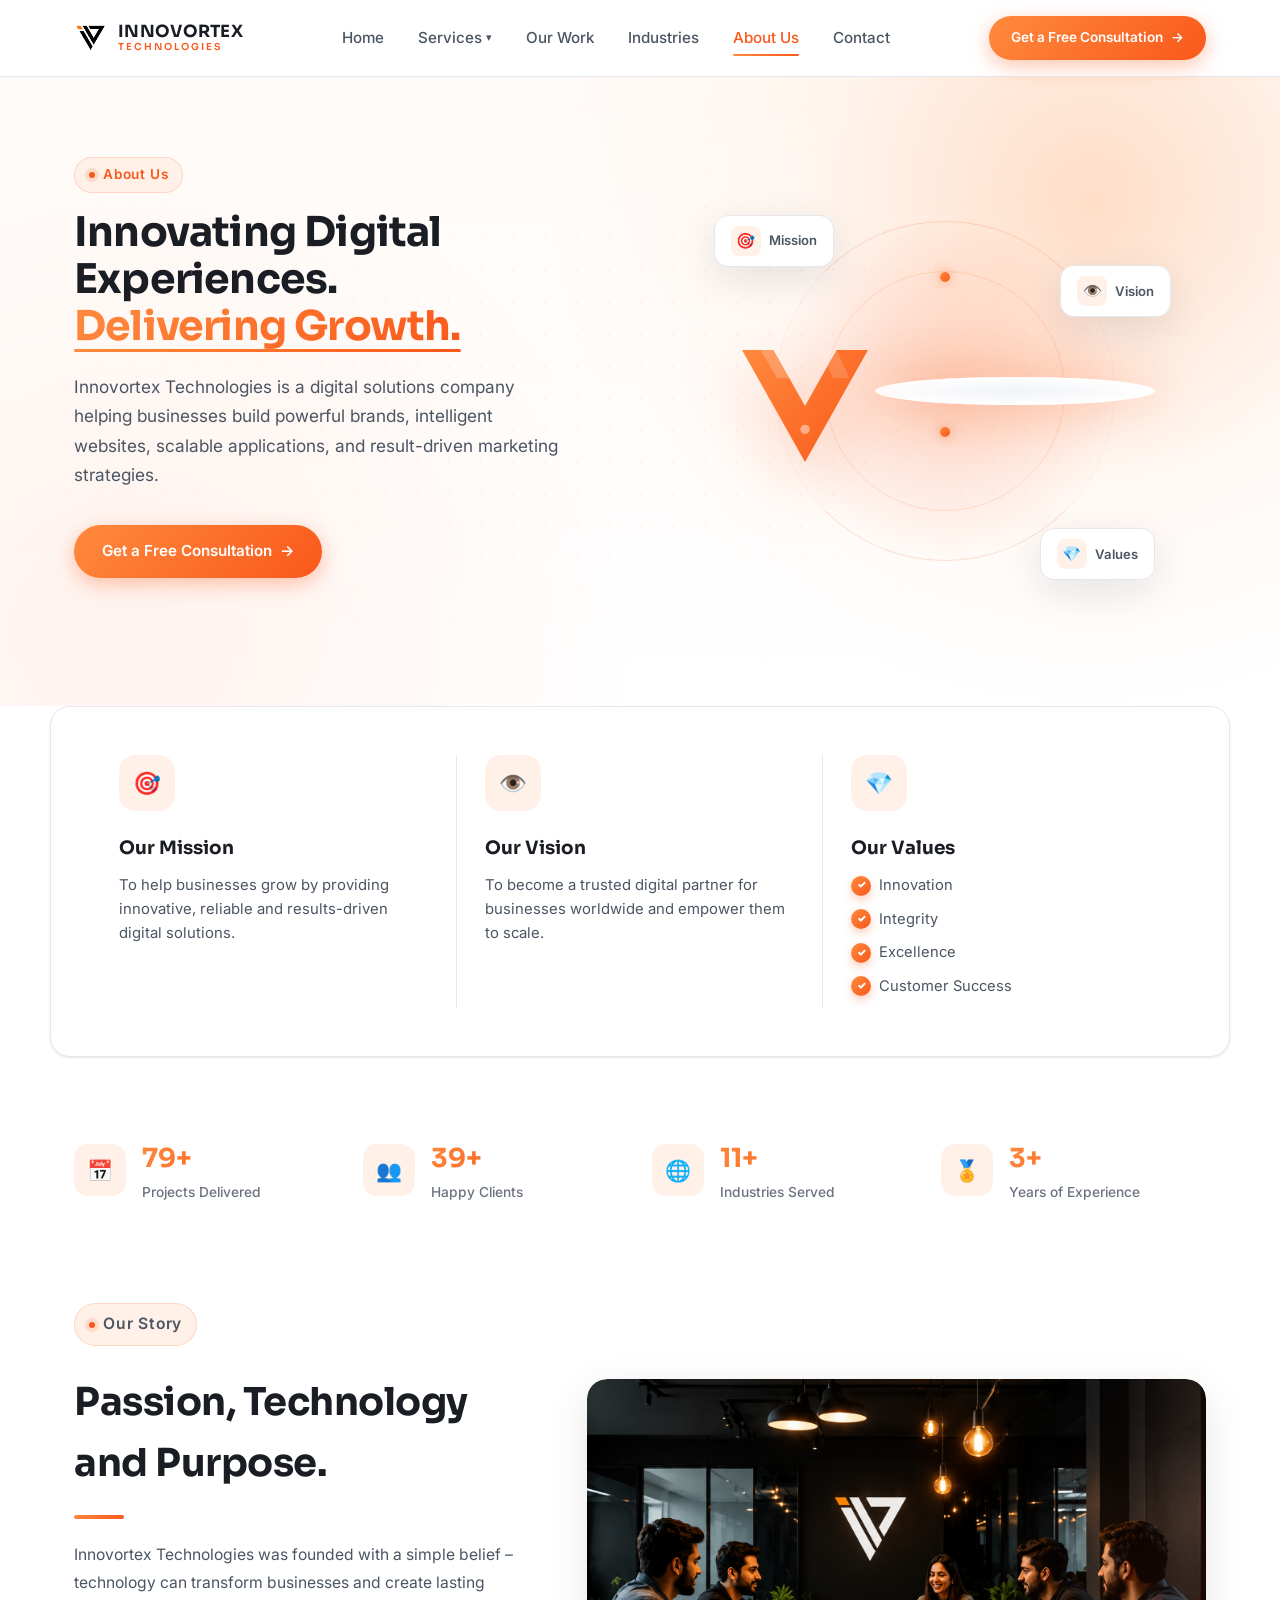
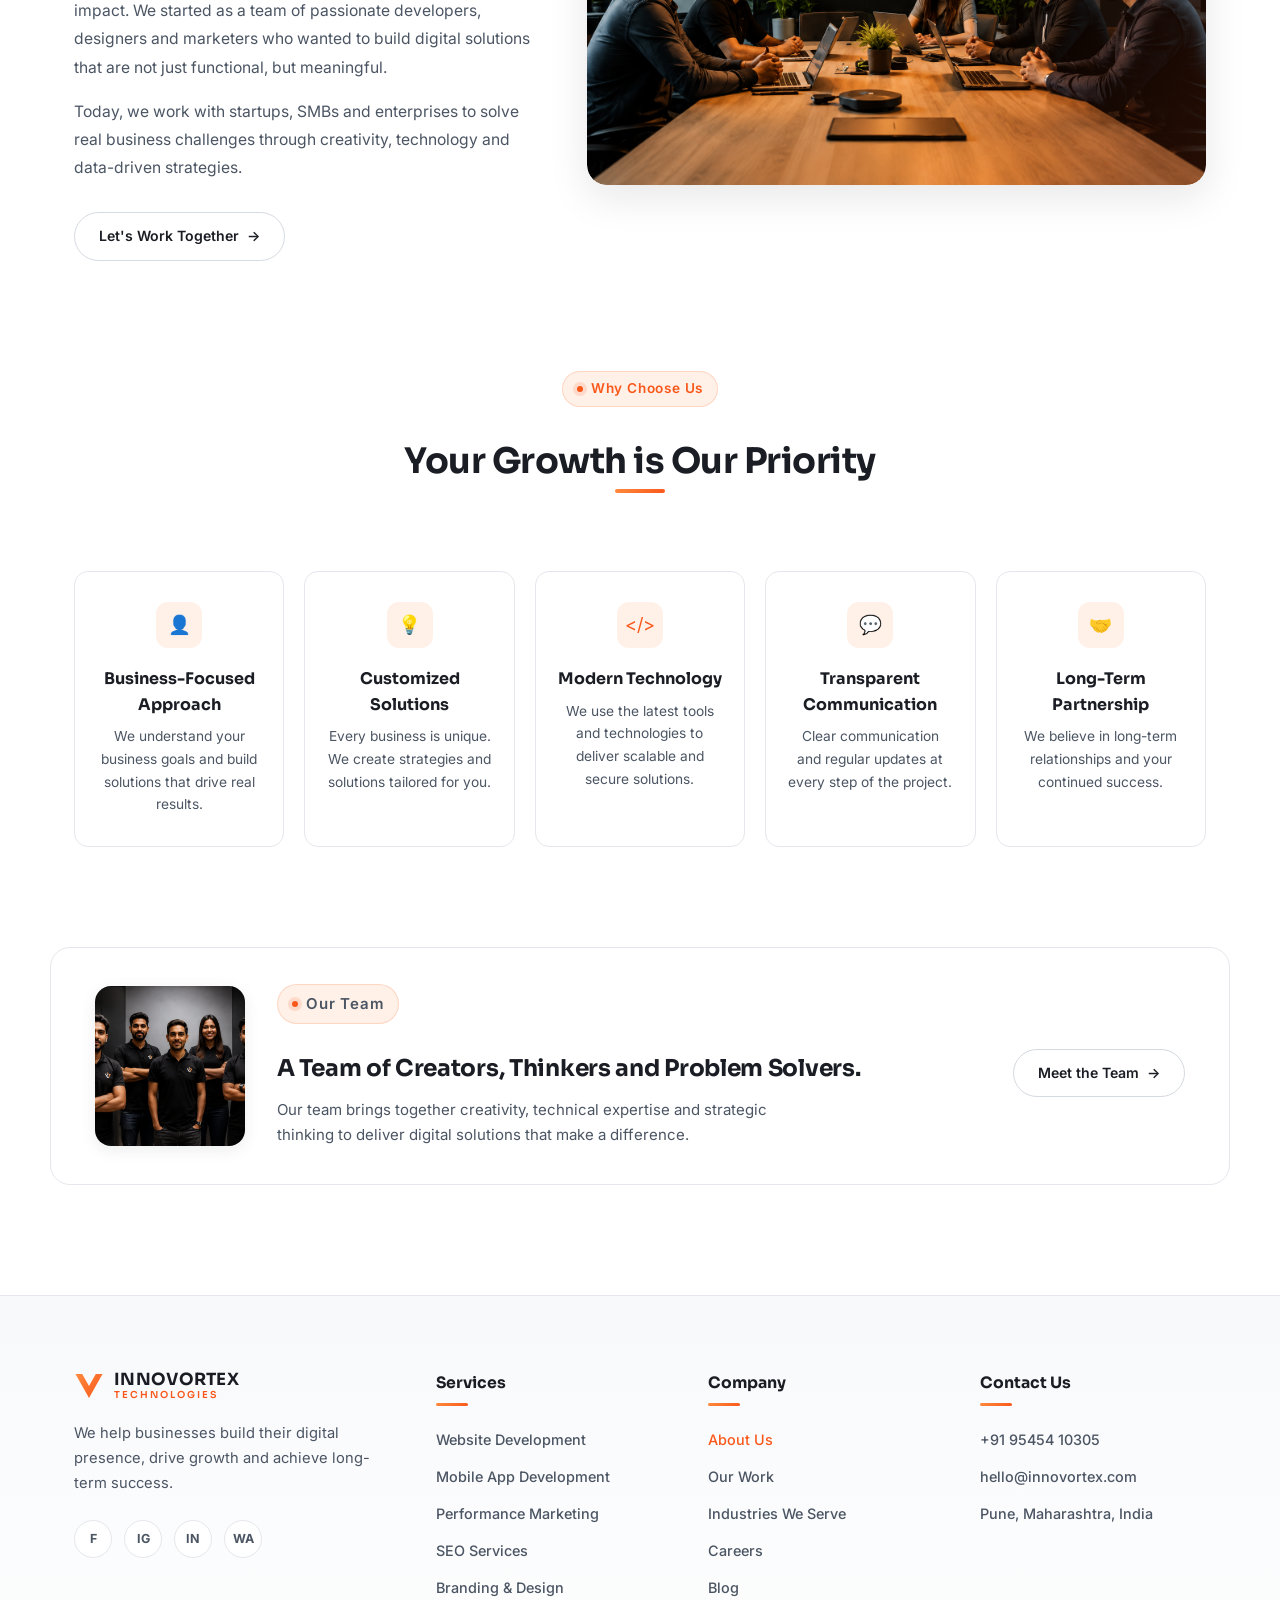
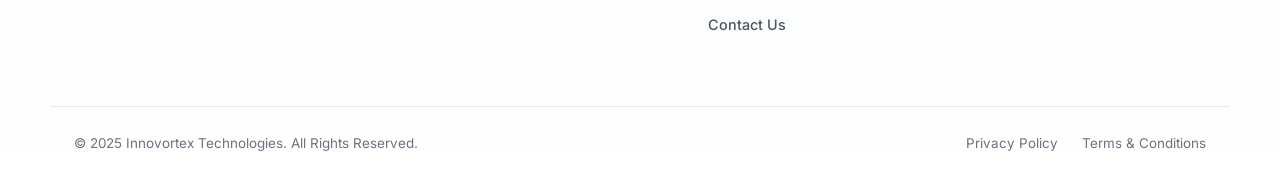
==== commit 2da4b5a8: "updated changes" ====
--- a/about.html
+++ b/about.html
@@ -284,7 +284,7 @@
 
     <div class="footer-col">
       <h4>Contact Us</h4>
-      <a href="tel:+911234567890">+91 12345 67890</a>
+      <a href="tel:+919545410305">+91 95454 10305</a>
       <a href="mailto:hello@innovortex.com">hello@innovortex.com</a>
       <span>Pune, Maharashtra, India</span>
     </div>
--- a/style.css
+++ b/style.css
@@ -1586,6 +1586,13 @@
   background-repeat: no-repeat;
   position: relative;
  }
+
+ .thumb-hotel { background-image: url(assets/img/projects/bookndstay.png);
+  background-size: contain;
+  background-position: center center;
+  background-repeat: no-repeat;
+  position: relative;
+ }
 .thumb-vertex { background-image: url(assets/img/projects/vertex.png);
   background-size: contain;
   background-position: center center;
@@ -1593,7 +1600,43 @@
   position: relative;
  }
 .thumb-vertex { background: linear-gradient(135deg, #f8fafc 0%, #e2e8f0 100%); }
-.thumb-leadboost { background: linear-gradient(135deg, #f1f5f9 0%, #dbe4ee 100%); }
+.thumb-leadboost { background-image: url(assets/img/projects/leadboost.jpeg);
+  background-size: contain;
+  background-position: center center;
+  background-repeat: no-repeat;
+  position: relative;
+ }
+ .thumb-leadboost1 { background-image: url(assets/img/projects/leadboost2.jpeg);
+  background-size: contain;
+  background-position: center center;
+  background-repeat: no-repeat;
+  position: relative;
+ }
+.thumb-insta { background-image: url(assets/img/projects/insta.png);
+  background-size: contain;
+  background-position: center center;
+  background-repeat: no-repeat;
+  position: relative;
+ }
+ .thumb-insta1 { background-image: url(assets/img/projects/insta1.png);
+  background-size: contain;
+  background-position: center center;
+  background-repeat: no-repeat;
+  position: relative;
+ }
+ .thumb-insta2 { background-image: url(assets/img/projects/insta2.png);
+  background-size: contain;
+  background-position: center center;
+  background-repeat: no-repeat;
+  position: relative;
+ }
+ .thumb-insta3 { background-image: url(assets/img/projects/insta3.png);
+  background-size: contain;
+  background-position: center center;
+  background-repeat: no-repeat;
+  position: relative;
+ }
+
 .thumb-shoply { background: linear-gradient(135deg, #fef3e8 0%, #fdcfa9 100%); }
 
 .no-results { 
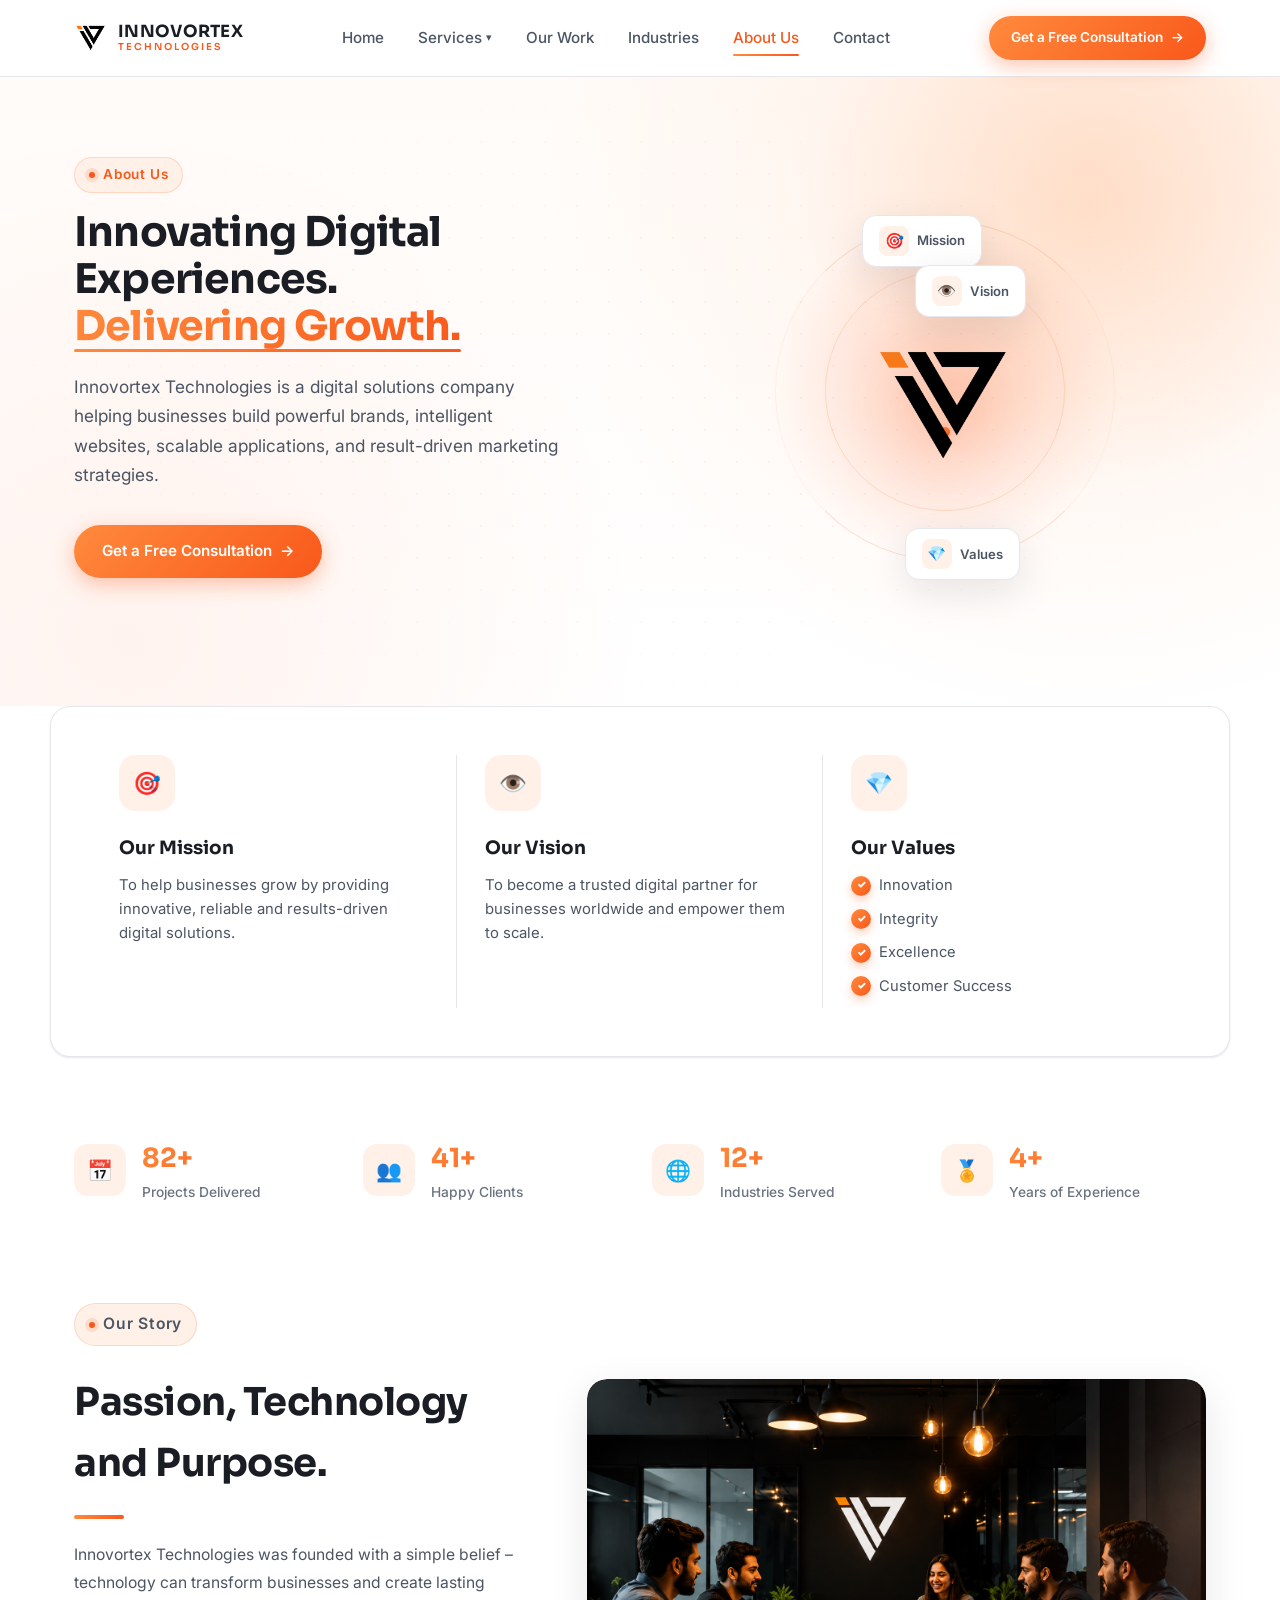
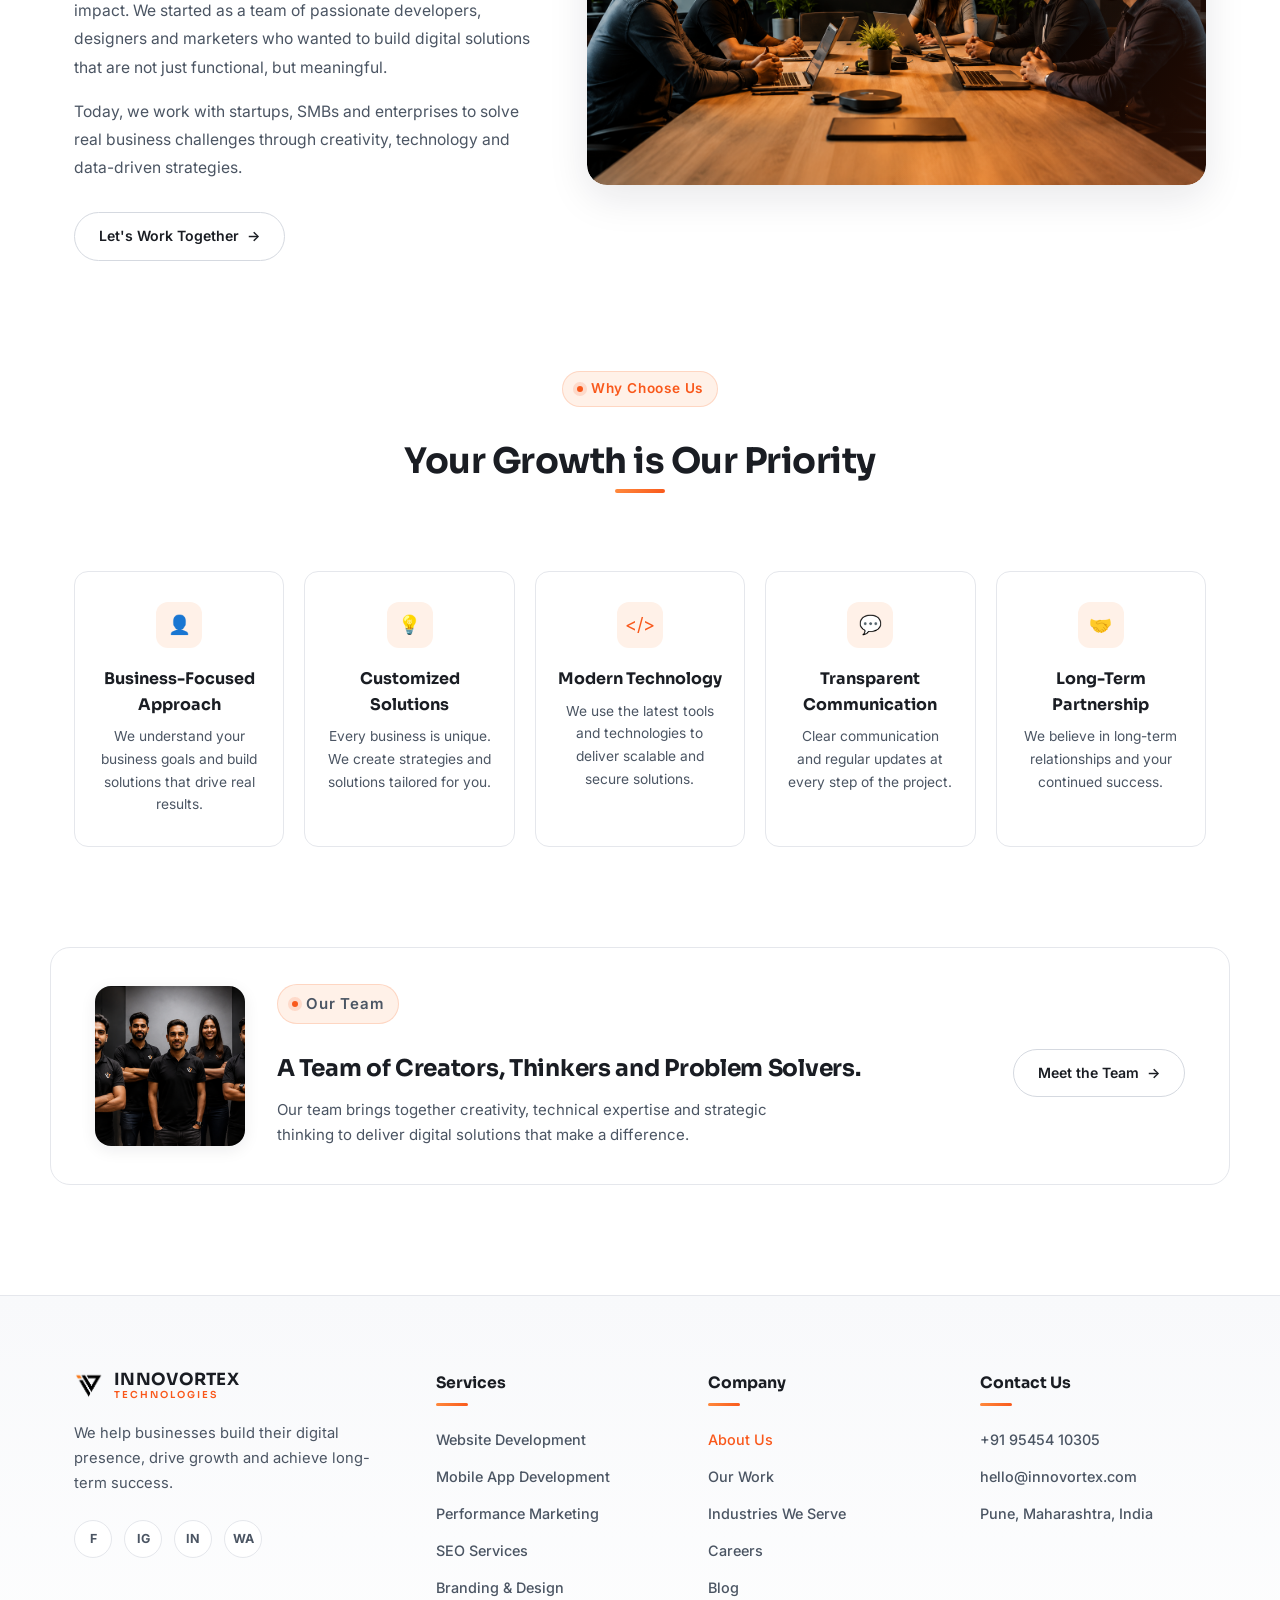
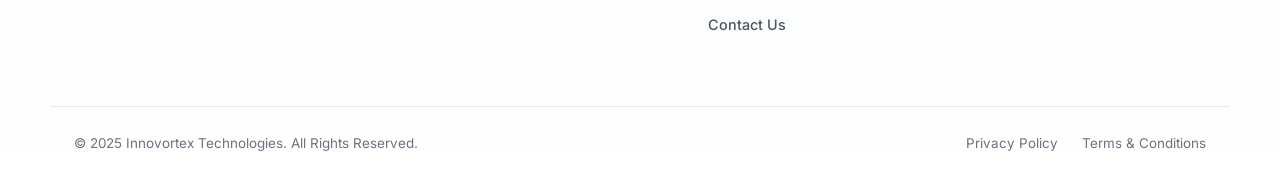
==== commit 02ae547c: "updated website" ====
--- a/about.html
+++ b/about.html
@@ -59,22 +59,11 @@
       </div>
     </div>
 
-    <div class="hero-visual reveal">
+    <div class="hero-visual reveal" style="order: 2;">
       <div class="about-visual">
         <div class="podium-glow"></div>
-        <svg class="podium-logo" width="140" height="140" viewBox="0 0 120 120" fill="none" xmlns="http://www.w3.org/2000/svg">
-          <defs>
-            <linearGradient id="aboutLogoGrad" x1="6" y1="12" x2="114" y2="108" gradientUnits="userSpaceOnUse">
-              <stop stop-color="#FF8A3D"/>
-              <stop offset="1" stop-color="#F9581B"/>
-            </linearGradient>
-          </defs>
-          <path d="M6 12 L60 108 L114 12 H87 L60 60 L33 12 H6 Z" fill="url(#aboutLogoGrad)"/>
-          <path d="M22 12 L33 12 L47 36 L36 36 Z" fill="#fff" opacity="0.22"/>
-          <path d="M73 12 L87 12 L98 36 L84 36 Z" fill="#fff" opacity="0.16"/>
-          <circle cx="60" cy="80" r="4" fill="#fff" opacity="0.45"/>
-        </svg>
-        <div class="podium"></div>
+        <img class="podium-logo brand-logo-visual" src="assets/img/logo/logo.png" alt="Innovortex logo">
+        
 
         <div class="ring-deco ring-1" style="width:340px;height:340px;"></div>
         <div class="ring-deco ring-3" style="width:240px;height:240px;">
@@ -240,15 +229,7 @@
   <div class="container footer-grid">
     <div class="footer-brand">
       <a href="index.html" class="logo">
-        <svg width="30" height="30" viewBox="0 0 40 40" fill="none" xmlns="http://www.w3.org/2000/svg">
-          <path d="M2 4L20 36L38 4H29L20 20L11 4H2Z" fill="url(#logoGrad2)"/>
-          <defs>
-            <linearGradient id="logoGrad2" x1="2" y1="4" x2="38" y2="36" gradientUnits="userSpaceOnUse">
-              <stop stop-color="#FF8A3D"/>
-              <stop offset="1" stop-color="#F9581B"/>
-            </linearGradient>
-          </defs>
-        </svg>
+        <img class="footer-logo-img" src="assets/img/logo/logo.png" alt="Innovortex logo">
         <span class="logo-text">
           INNOVORTEX
           <small>TECHNOLOGIES</small>
--- a/style.css
+++ b/style.css
@@ -63,6 +63,16 @@
   width: auto;
 }
 
+.footer-logo-img {
+  width: 30px;
+  height: 30px;
+  object-fit: contain;
+}
+
+.brand-logo-visual {
+  object-fit: contain;
+}
+
 /* ============ Scrollbar ============ */
 ::-webkit-scrollbar { width: 10px; }
 ::-webkit-scrollbar-track { background: var(--bg-soft); }
@@ -471,6 +481,8 @@
 
 /* Central logo SVG */
 .hero-logo-svg {
+  width: 180px;
+  height: 180px;
   position: relative;
   z-index: 5;
   filter: drop-shadow(0 25px 40px rgba(249, 88, 27, 0.35));
@@ -995,7 +1007,12 @@
 }
 .cta-inner .eyebrow::before { background: #fff; box-shadow: 0 0 0 4px rgba(255,255,255,0.25); }
 .cta-brand { display: flex; align-items: center; gap: 14px; }
-.cta-brand svg { filter: drop-shadow(0 8px 16px rgba(0,0,0,0.2)); }
+.brand-logo-cta {
+  width: 46px;
+  height: 46px;
+  object-fit: contain;
+  filter: brightness(0) invert(1) drop-shadow(0 8px 16px rgba(0,0,0,0.2));
+}
 
 /* ============ Footer ============ */
 .site-footer { 
@@ -1110,6 +1127,8 @@
   50% { opacity: 1; transform: scale(1.12); }
 }
 .podium-logo {
+  width: 150px;
+  height: 150px;
   position: relative;
   z-index: 2;
   margin-bottom: -30px;
@@ -1711,6 +1730,8 @@
   50% { opacity: 1; transform: scale(1.5); }
 }
 .globe-logo {
+  width: 110px;
+  height: 110px;
   position: relative;
   z-index: 2;
   filter: drop-shadow(0 20px 30px rgba(249, 88, 27, 0.35));
@@ -2054,7 +2075,7 @@
   .main-nav.open { max-height: 500px; opacity: 1; padding-top: 16px; }
   .main-nav a { padding: 12px 0; width: 100%; font-size: 1rem; }
   .main-nav > a::after { display: none; }
-  .dropdown-panel { position: static; opacity: 1; visibility: visible; transform: none; display: none; border: none; padding: 6px 0 0 16px; box-shadow: none; background: transparent; min-width: auto; }
+  .dropdown-panel { position: relative; opacity: 1; visibility: visible; transform: none; display: none; border: none; padding: 6px 0 0 16px; box-shadow: none; background: transparent; min-width: auto; }
   .nav-dropdown:hover .dropdown-panel { display: flex; }
   .btn-nav { display: none; }
   .nav-toggle { display: flex; }
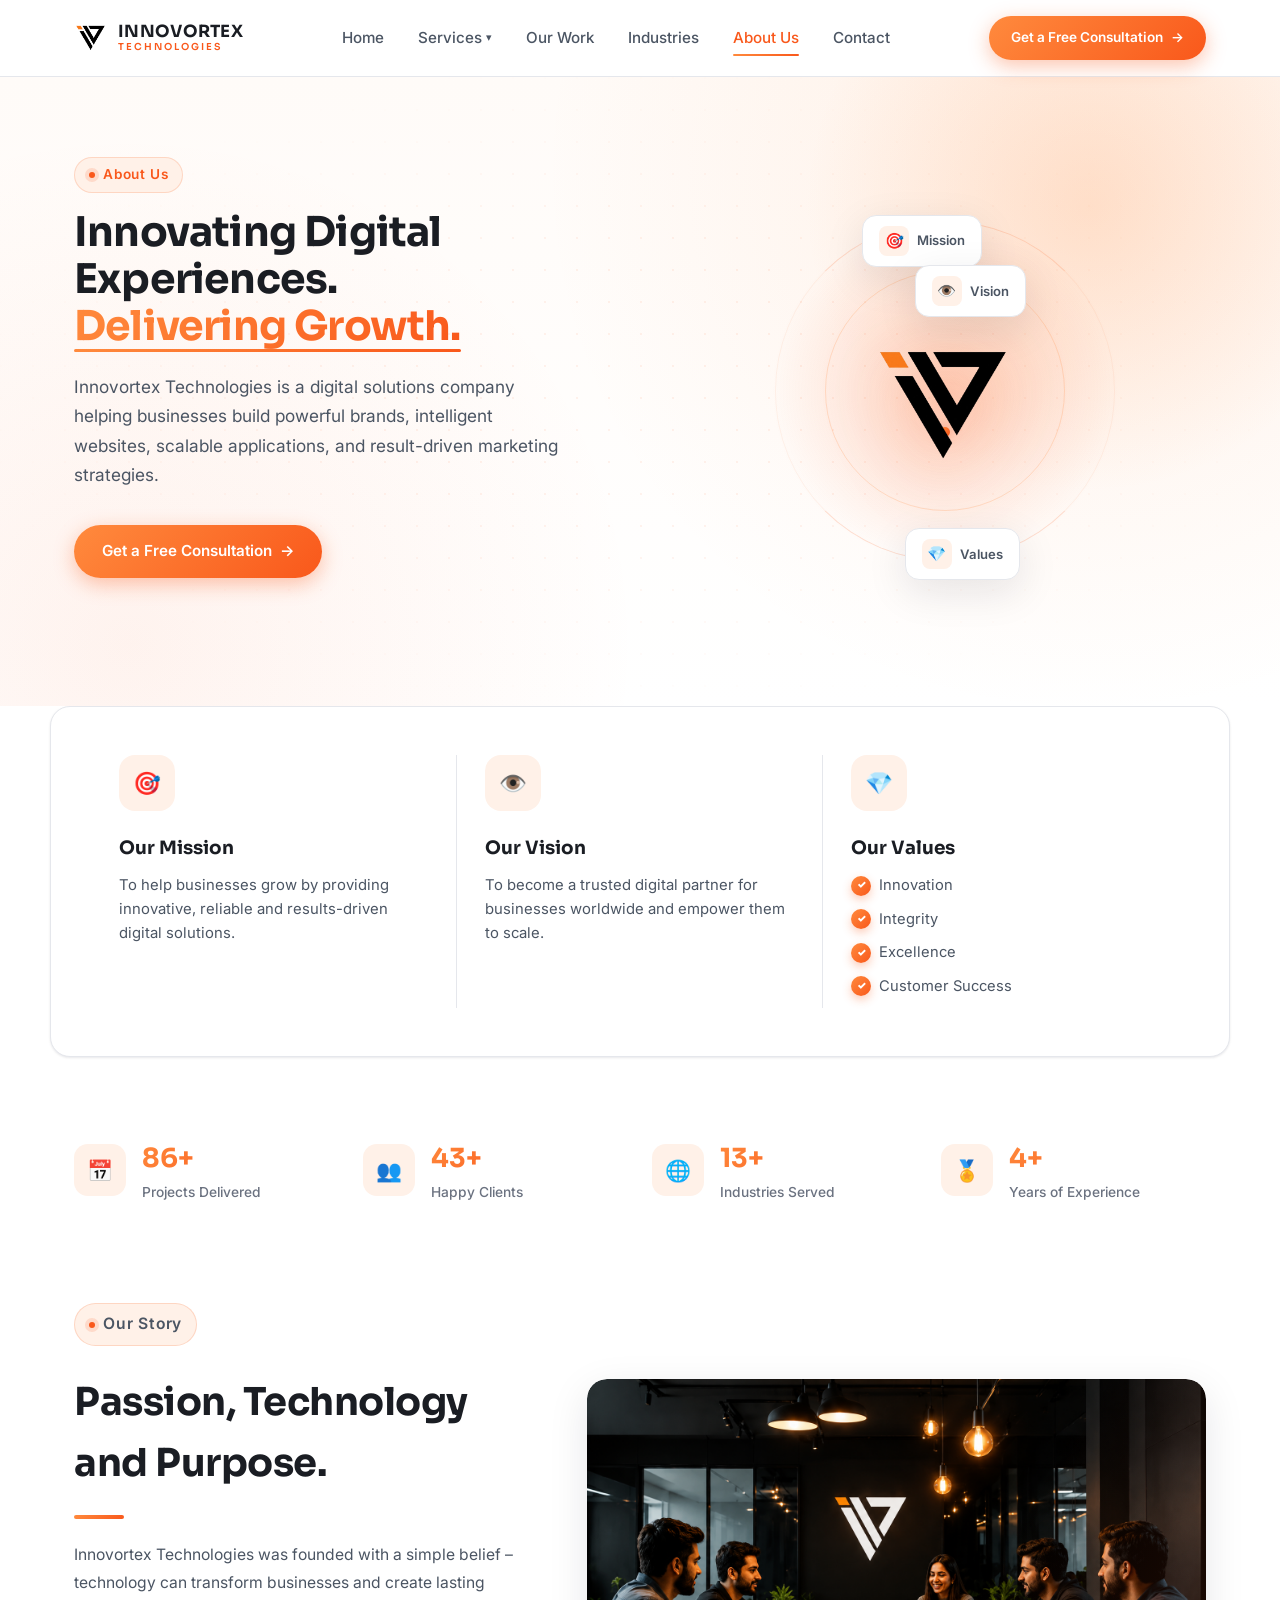
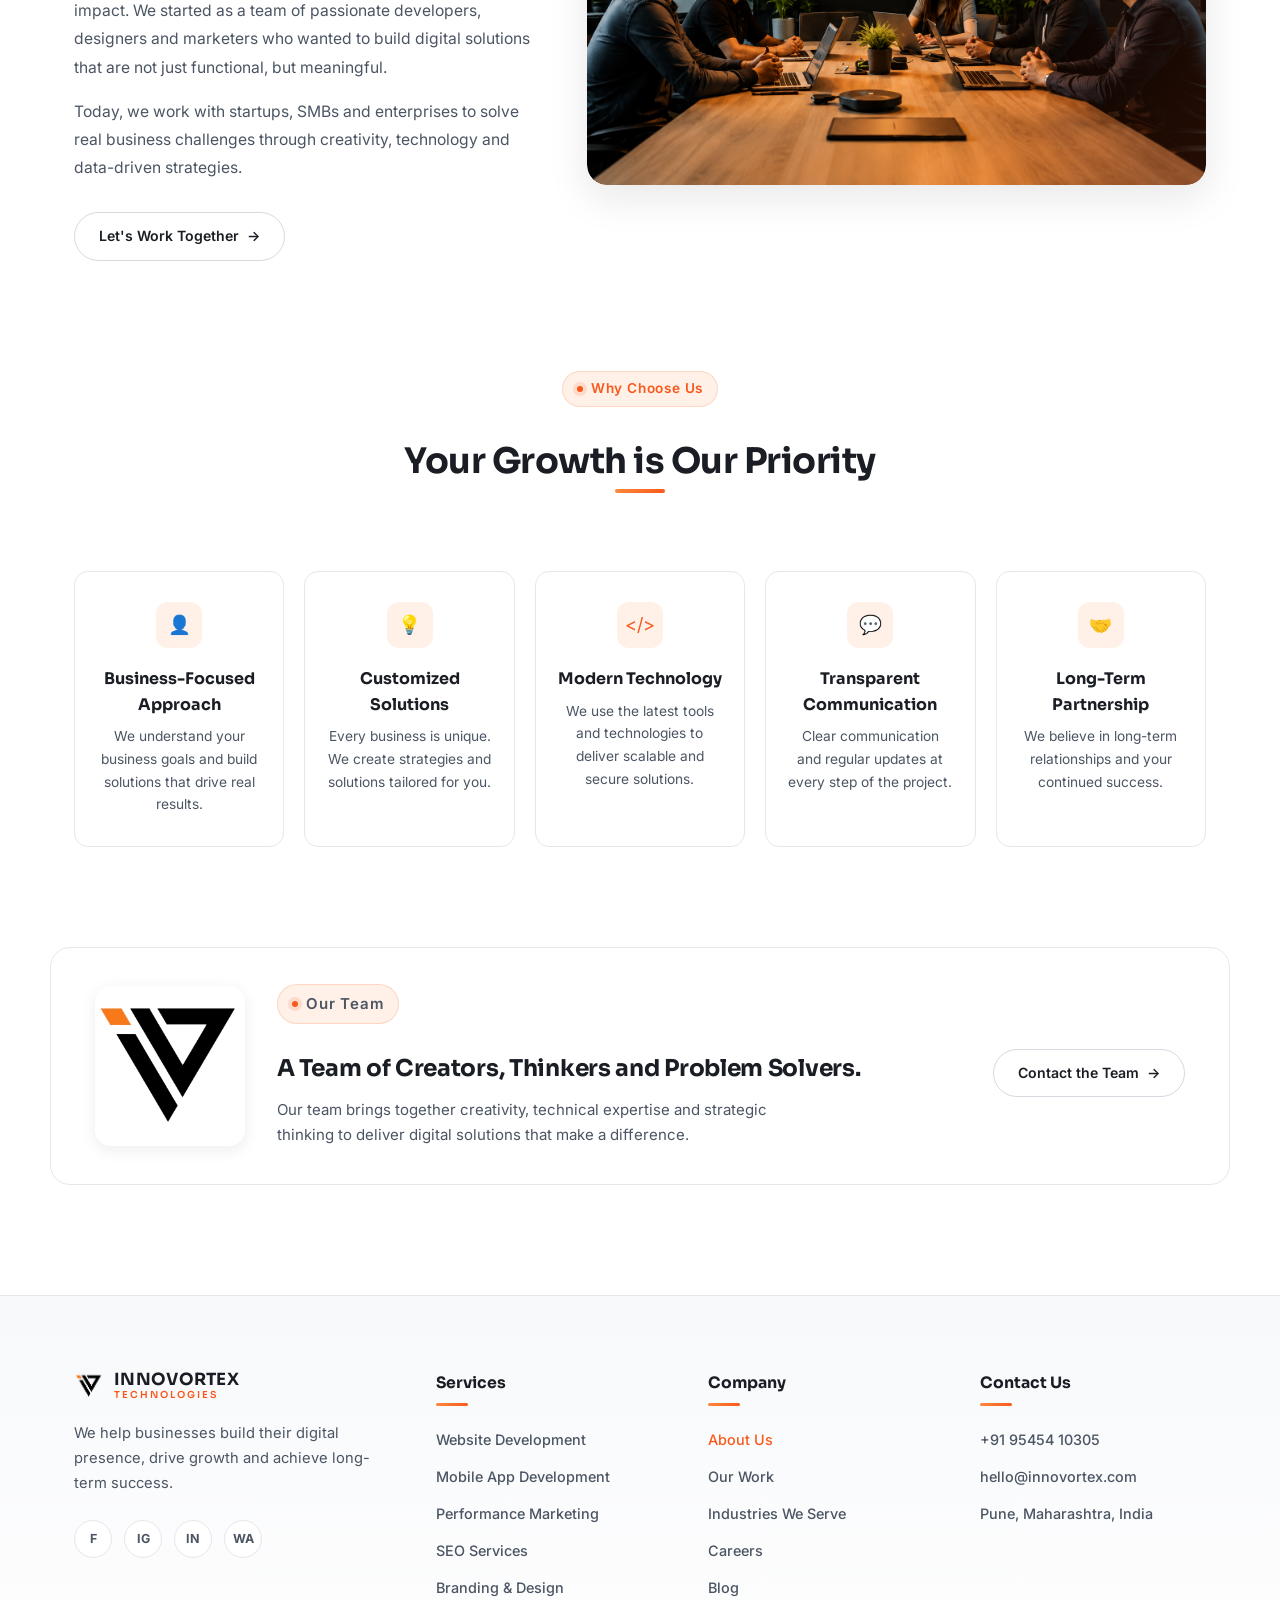
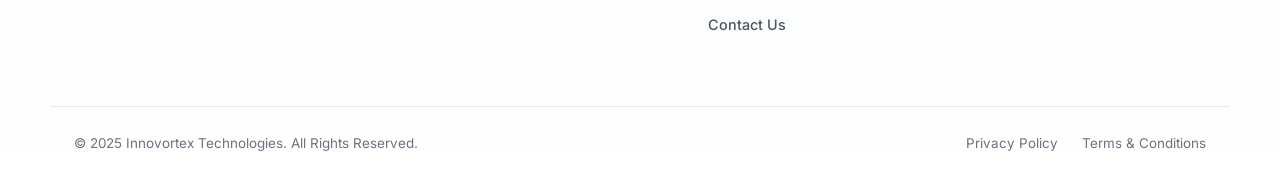
==== commit a4351e43: "Updated Links and footer" ====
--- a/about.html
+++ b/about.html
@@ -213,14 +213,14 @@
 <section class="team-cta">
   <div class="container team-cta-inner reveal-up">
     <div class="team-photo">
-      <img src="assets/img/team.png" alt="Our Team Photo" >
+      <img src="assets/img/logo/logo.png" alt="Our Team Photo" >
     </div>
     <div class="team-copy">
       <p class="eyebrow">Our Team</p>
       <h2>A Team of Creators, Thinkers and Problem Solvers.</h2>
       <p>Our team brings together creativity, technical expertise and strategic thinking to deliver digital solutions that make a difference.</p>
     </div>
-    <a href="#" class="btn btn-outline btn-small team-btn">Meet the Team <span class="arrow">→</span></a>
+    <a href="contact.html" class="btn btn-outline btn-small team-btn">Contact the Team <span class="arrow">→</span></a>
   </div>
 </section>
 
--- a/style.css
+++ b/style.css
@@ -1612,13 +1612,18 @@
   background-repeat: no-repeat;
   position: relative;
  }
-.thumb-vertex { background-image: url(assets/img/projects/vertex.png);
+.thumb-vertex { background-image: url(assets/img/projects/graphic.png);
   background-size: contain;
   background-position: center center;
   background-repeat: no-repeat;
   position: relative;
  }
-.thumb-vertex { background: linear-gradient(135deg, #f8fafc 0%, #e2e8f0 100%); }
+.thumb-vertex { background-image: url(assets/img/projects/graphic.png);
+  background-size: contain;
+  background-position: center center;
+  background-repeat: no-repeat;
+  position: relative;
+ }
 .thumb-leadboost { background-image: url(assets/img/projects/leadboost.jpeg);
   background-size: contain;
   background-position: center center;
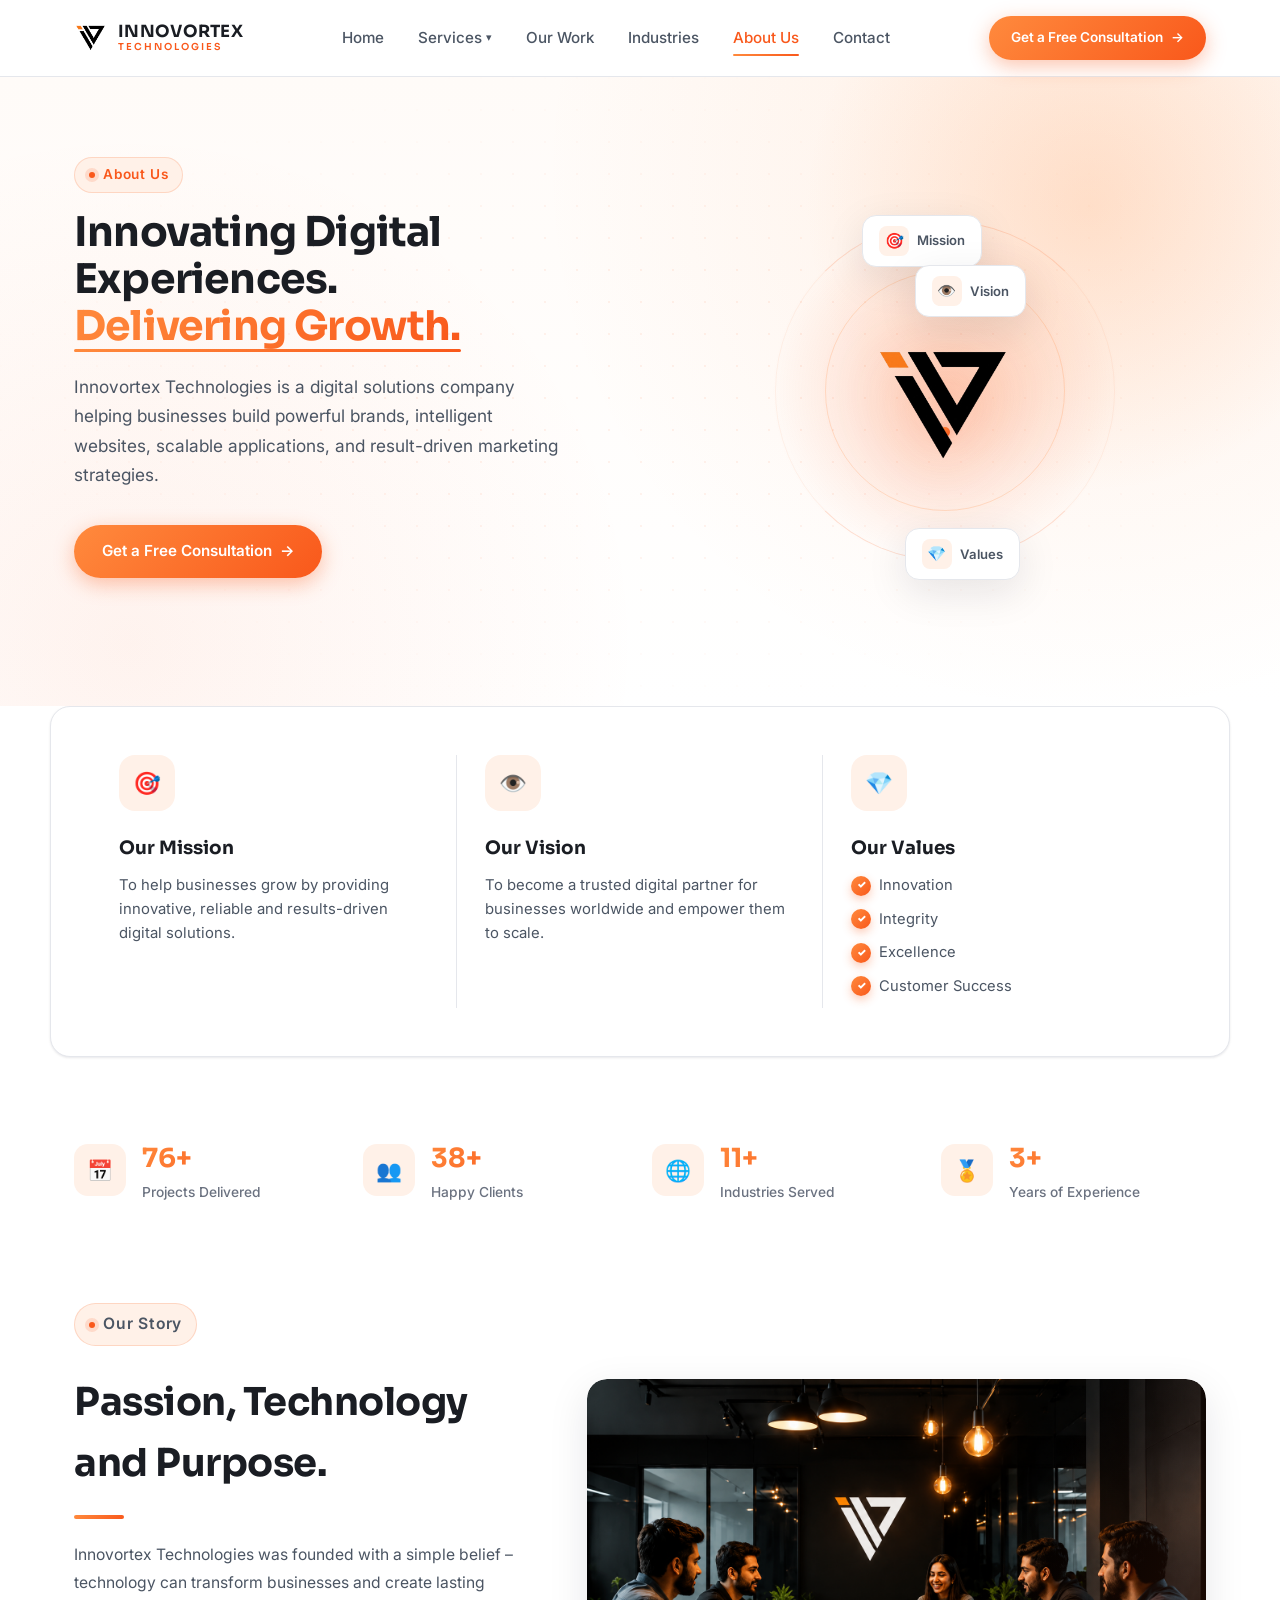
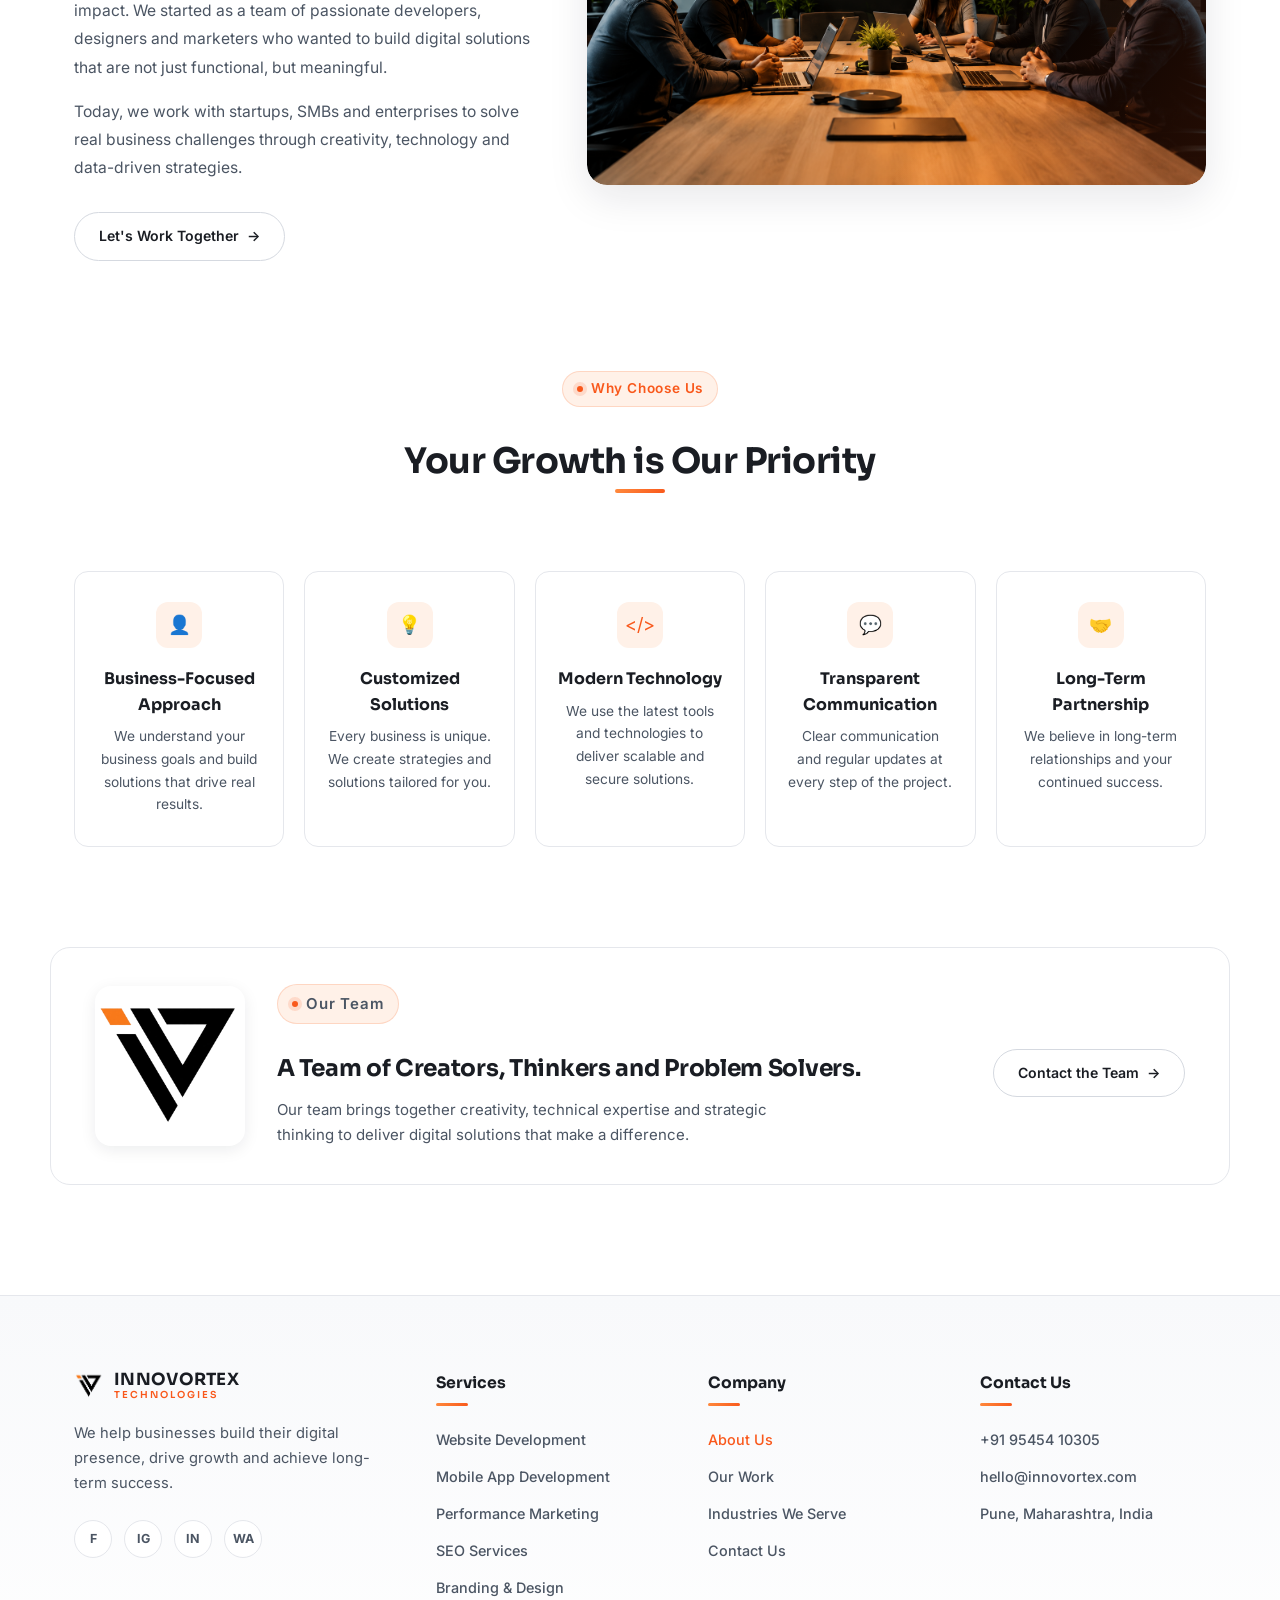
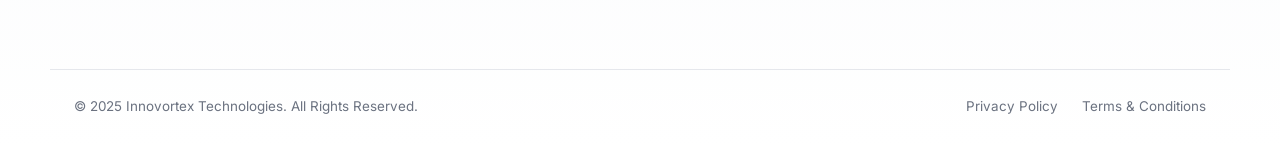
==== commit 26a631cc: "updated footer and links" ====
--- a/about.html
+++ b/about.html
@@ -258,8 +258,6 @@
       <a href="about.html" class="active">About Us</a>
       <a href="work.html">Our Work</a>
       <a href="industries.html">Industries We Serve</a>
-      <a href="#">Careers</a>
-      <a href="#">Blog</a>
       <a href="contact.html">Contact Us</a>
     </div>
 
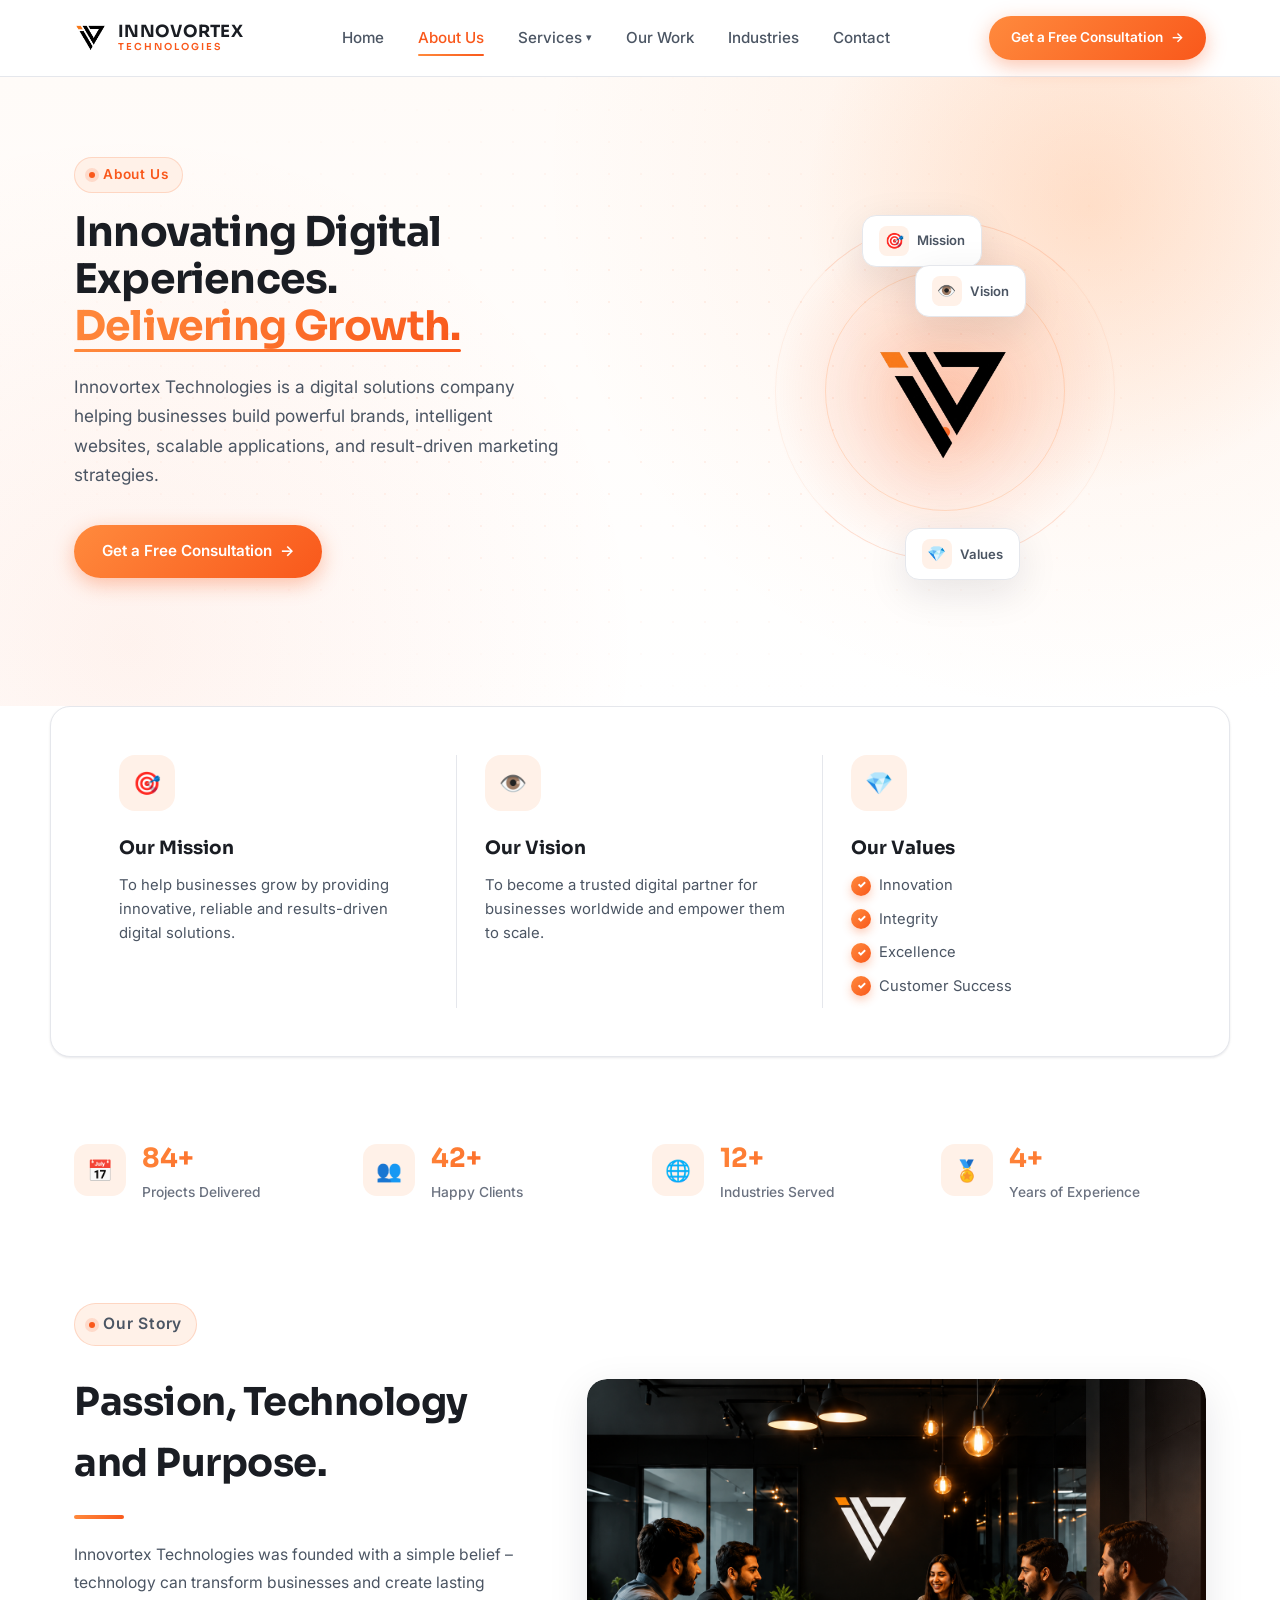
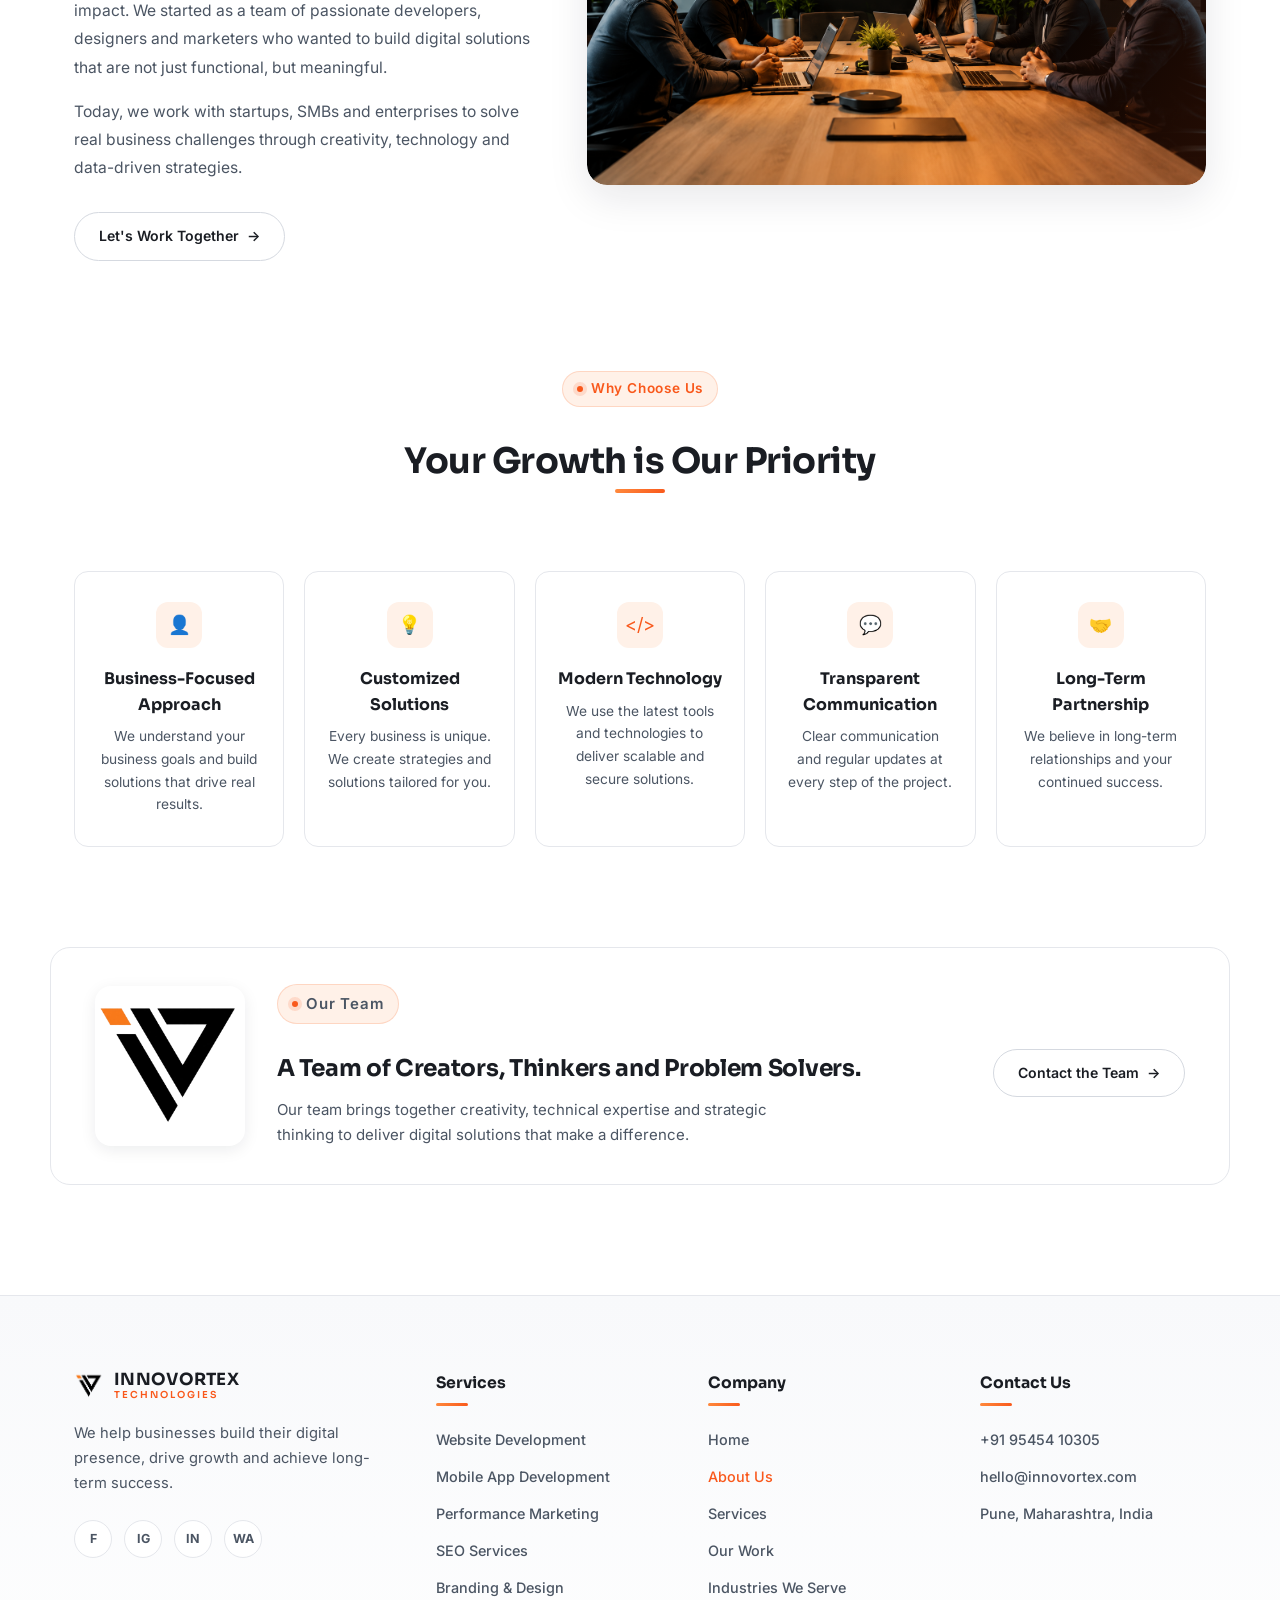
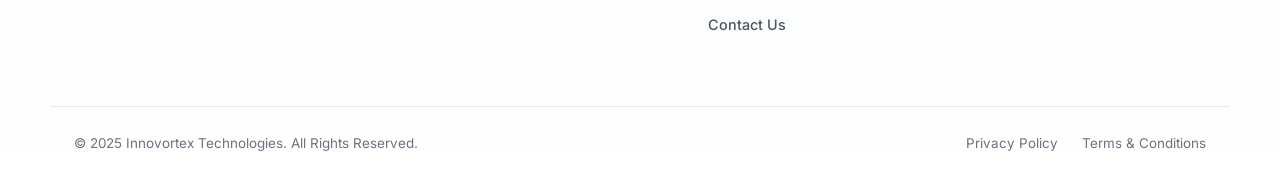
==== commit bf1a5cba: "updated navbar links" ====
--- a/about.html
+++ b/about.html
@@ -23,6 +23,7 @@
 
     <nav class="main-nav" id="mainNav">
       <a href="index.html">Home</a>
+      <a href="about.html" class="active">About Us</a>
       <div class="nav-dropdown">
         <a href="services.html">Services <span class="caret">▾</span></a>
         <div class="dropdown-panel">
@@ -34,7 +35,6 @@
       </div>
       <a href="work.html">Our Work</a>
       <a href="industries.html">Industries</a>
-      <a href="about.html" class="active">About Us</a>
       <a href="contact.html">Contact</a>
     </nav>
 
@@ -255,7 +255,9 @@
 
     <div class="footer-col">
       <h4>Company</h4>
+      <a href="index.html">Home</a>
       <a href="about.html" class="active">About Us</a>
+      <a href="services.html">Services</a>
       <a href="work.html">Our Work</a>
       <a href="industries.html">Industries We Serve</a>
       <a href="contact.html">Contact Us</a>
